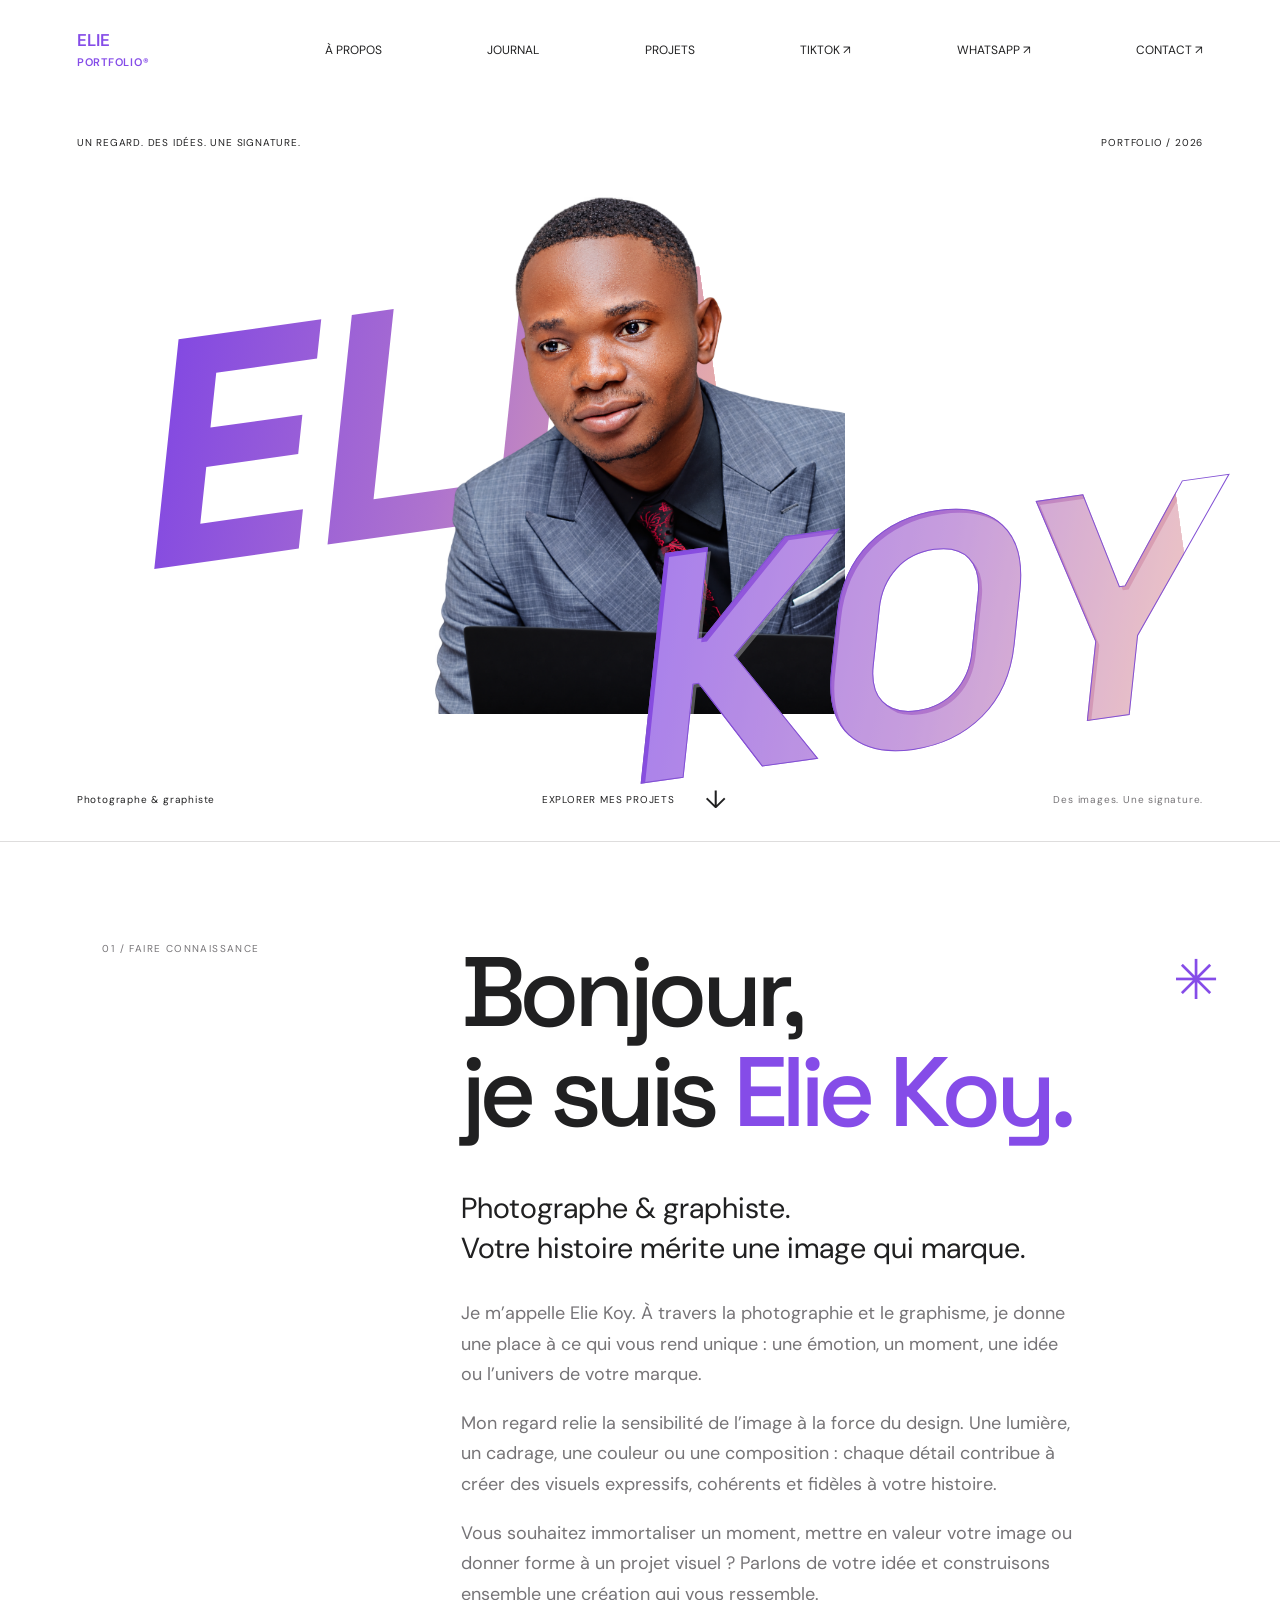
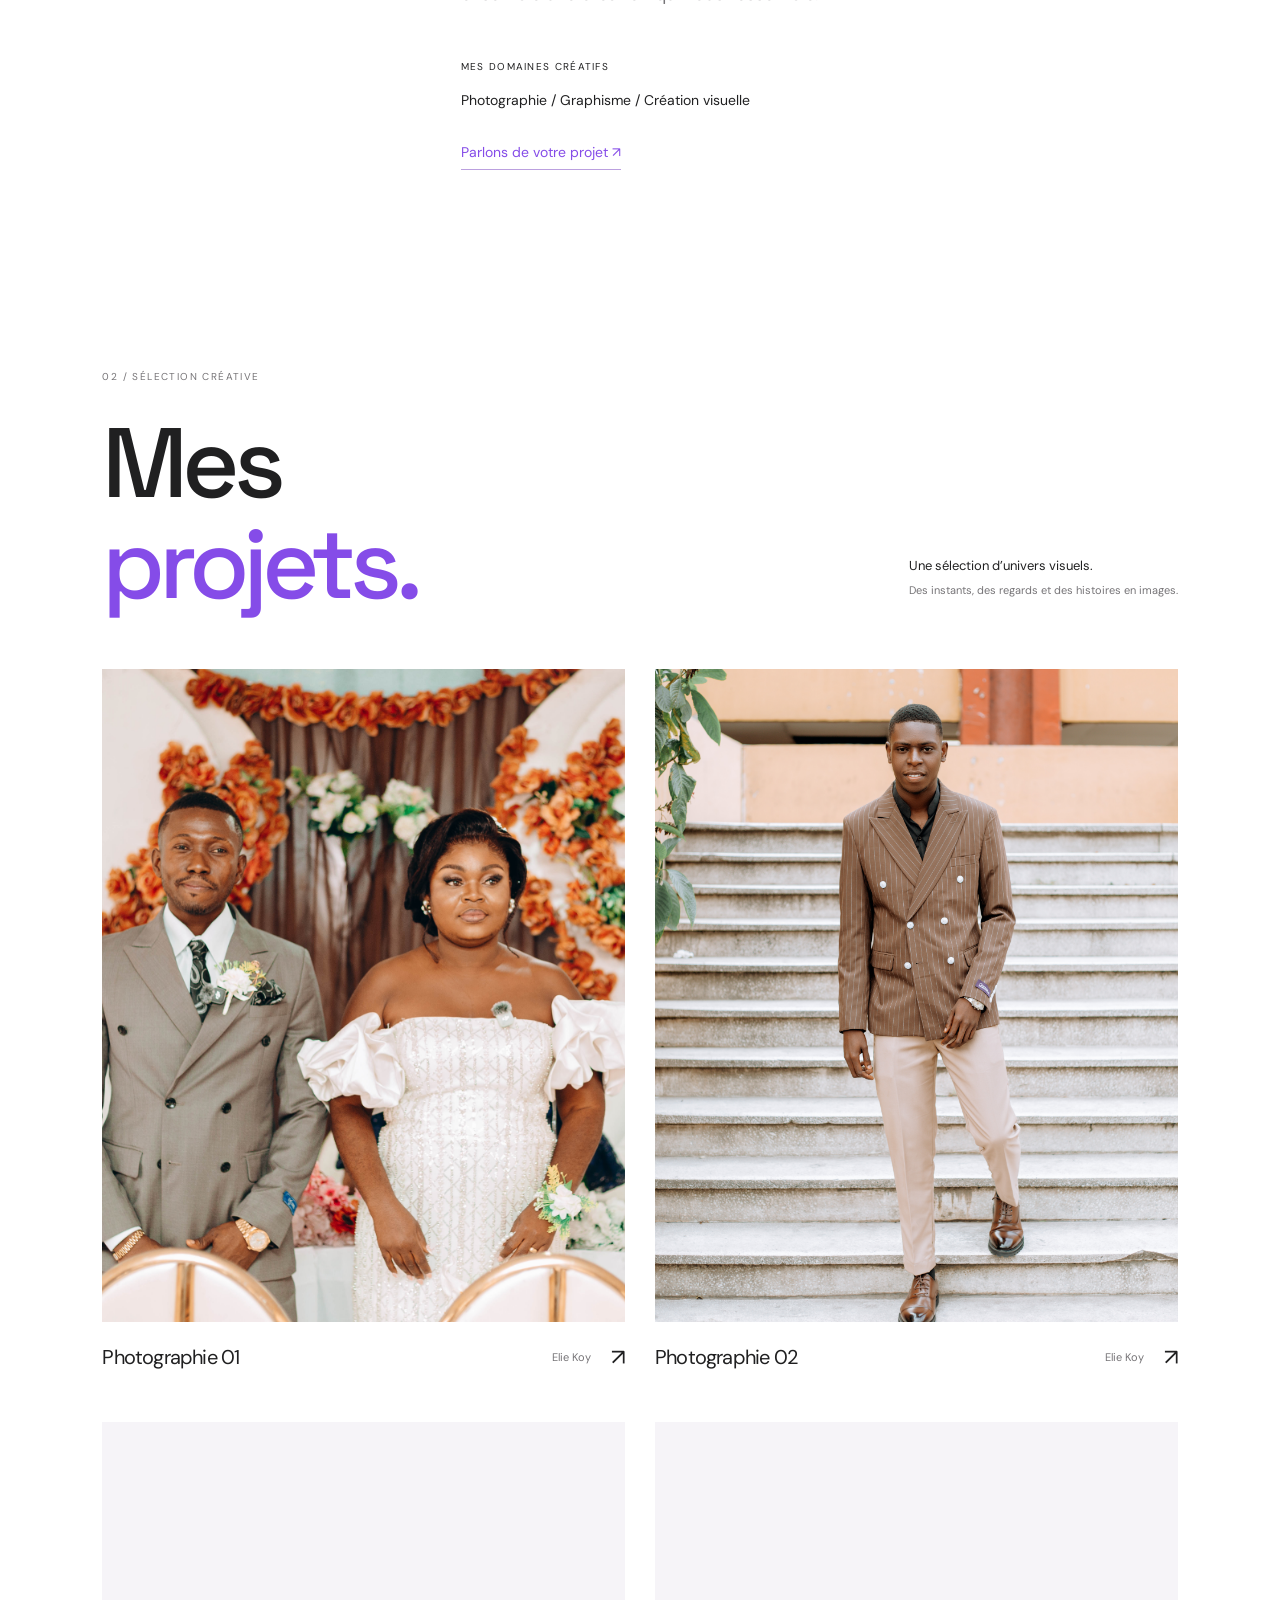
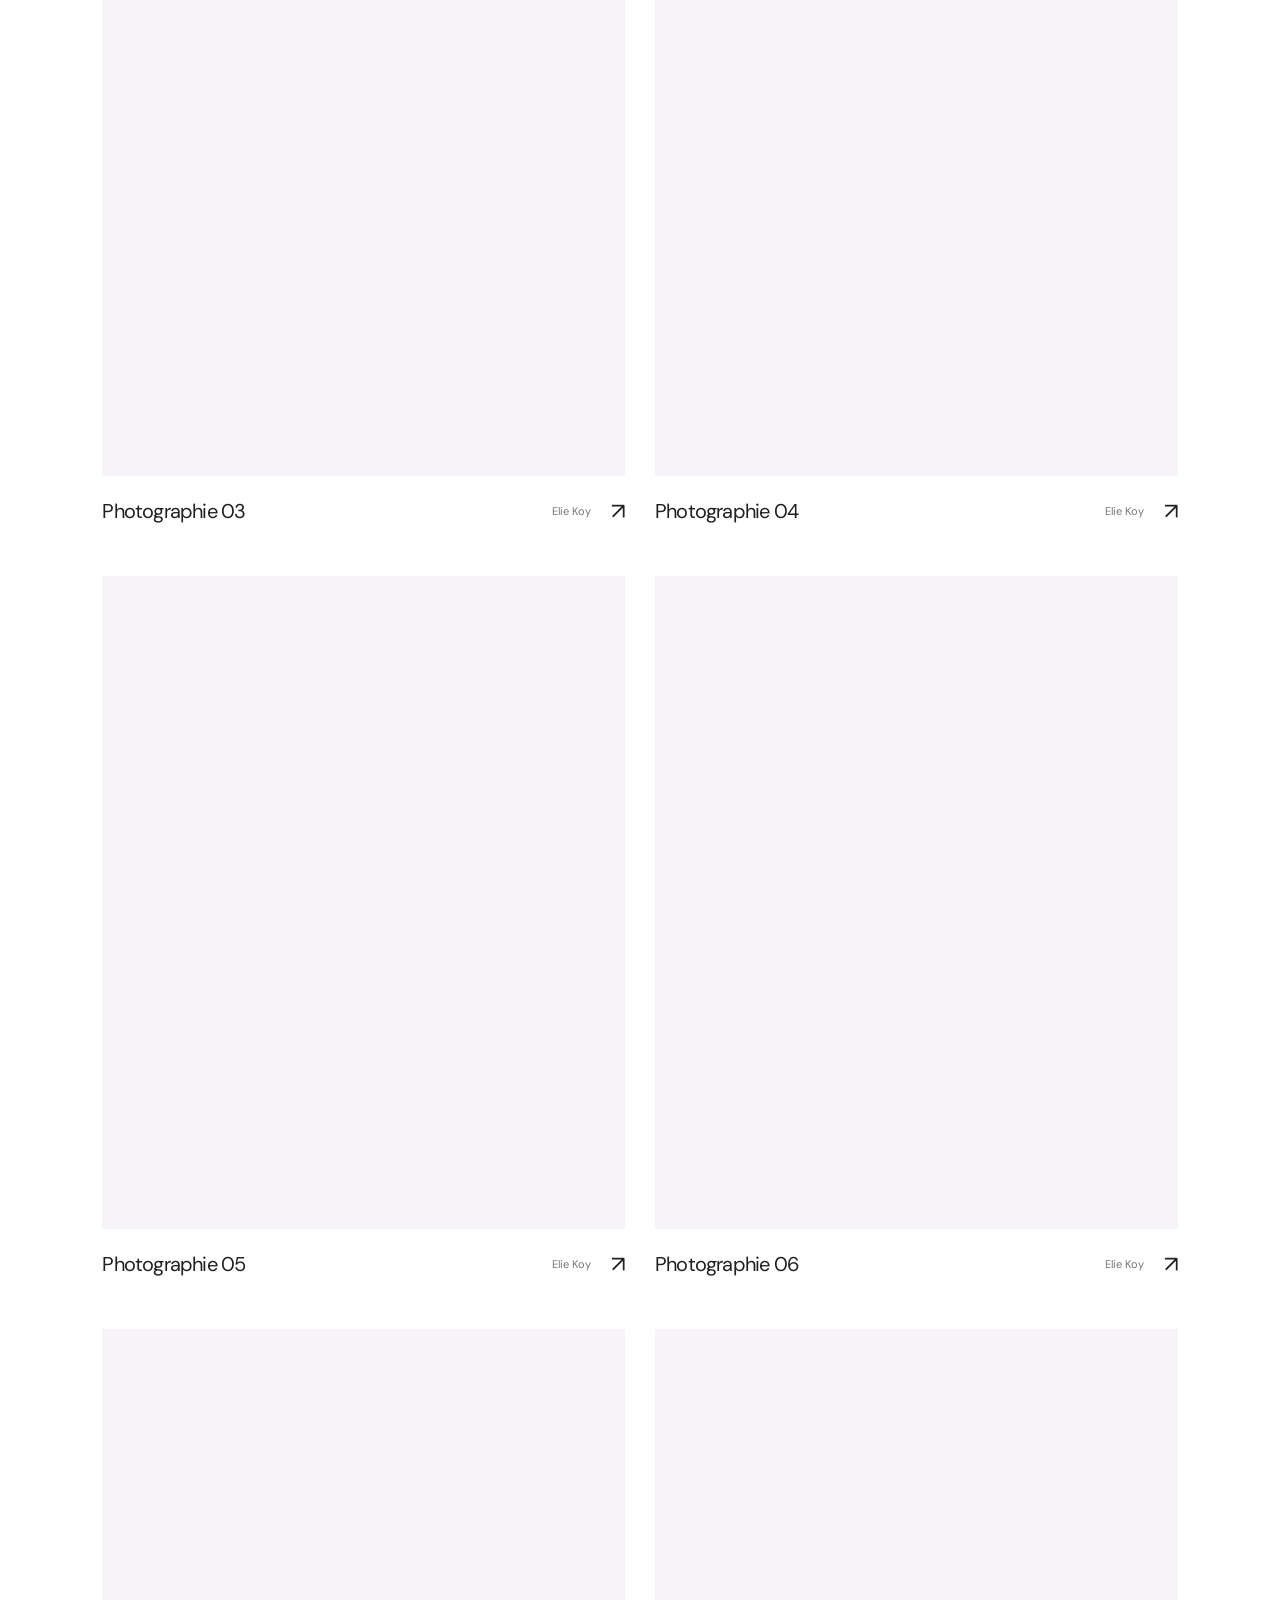
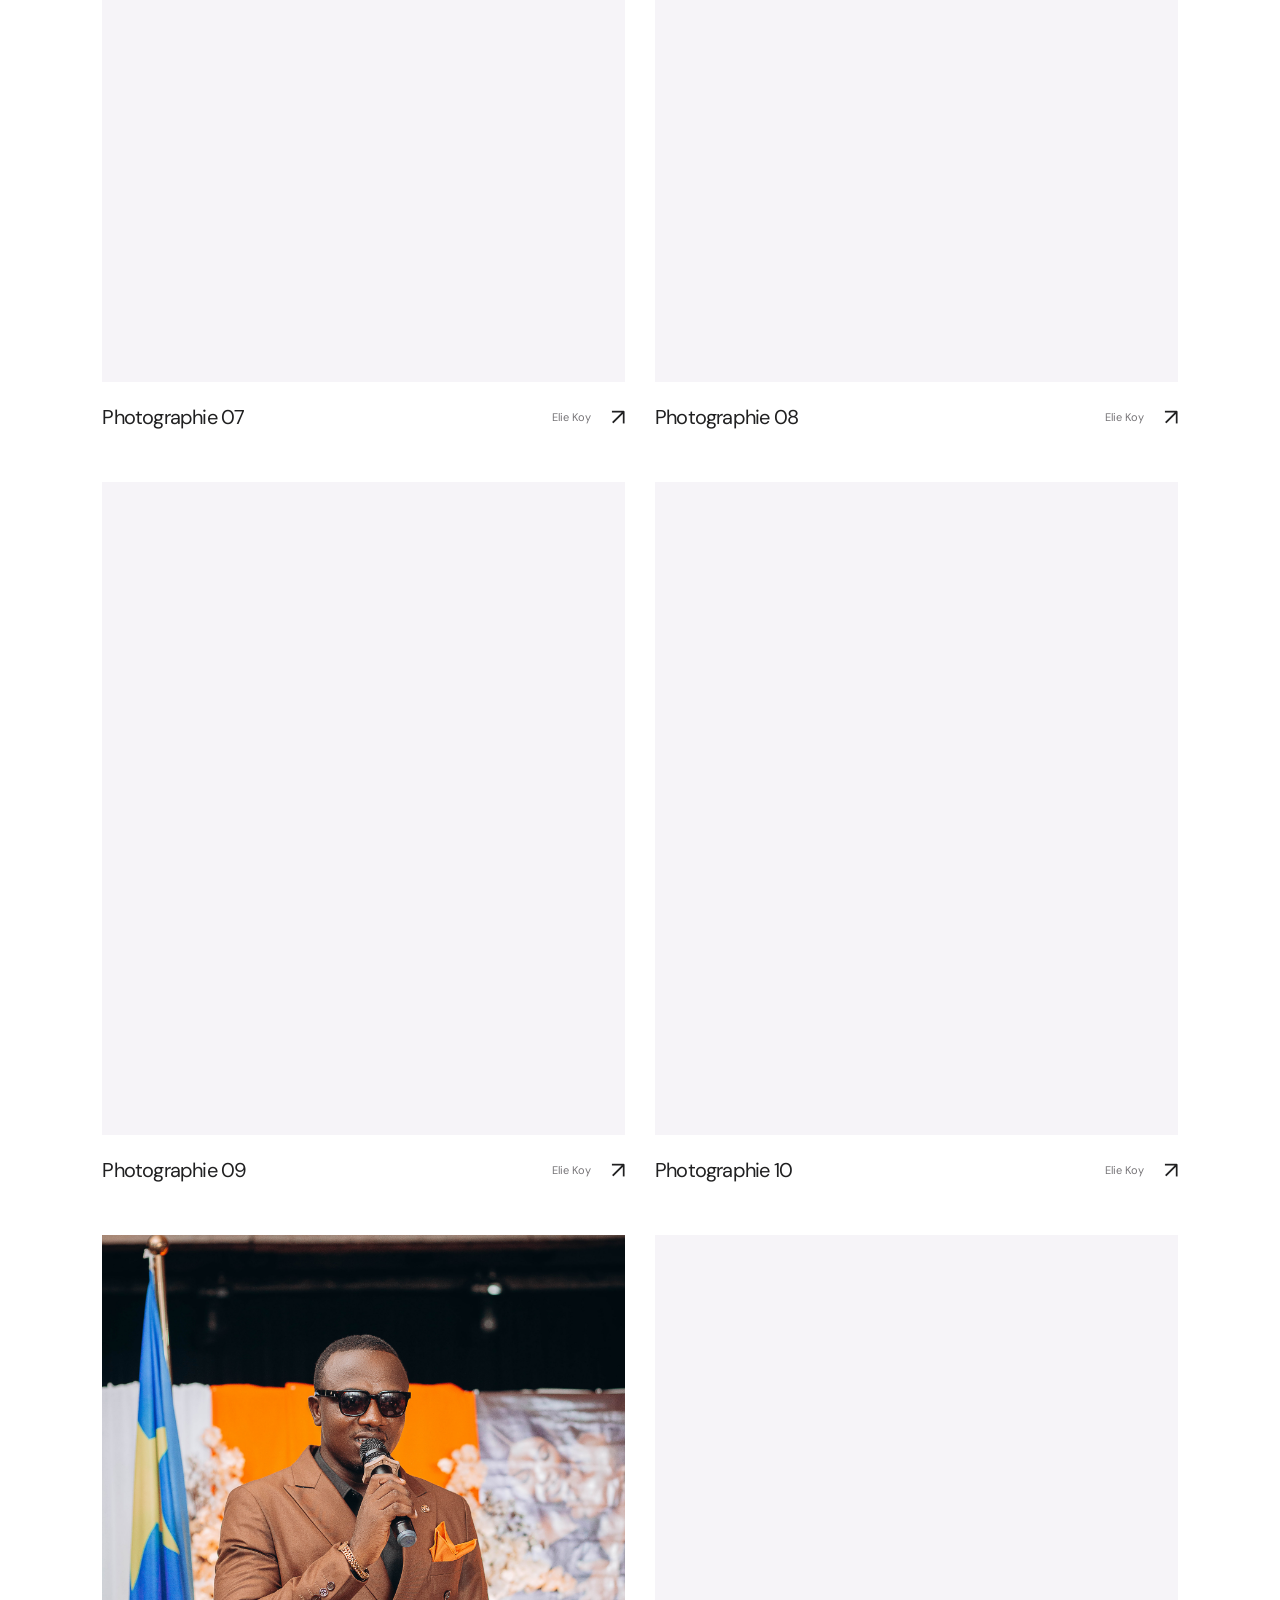
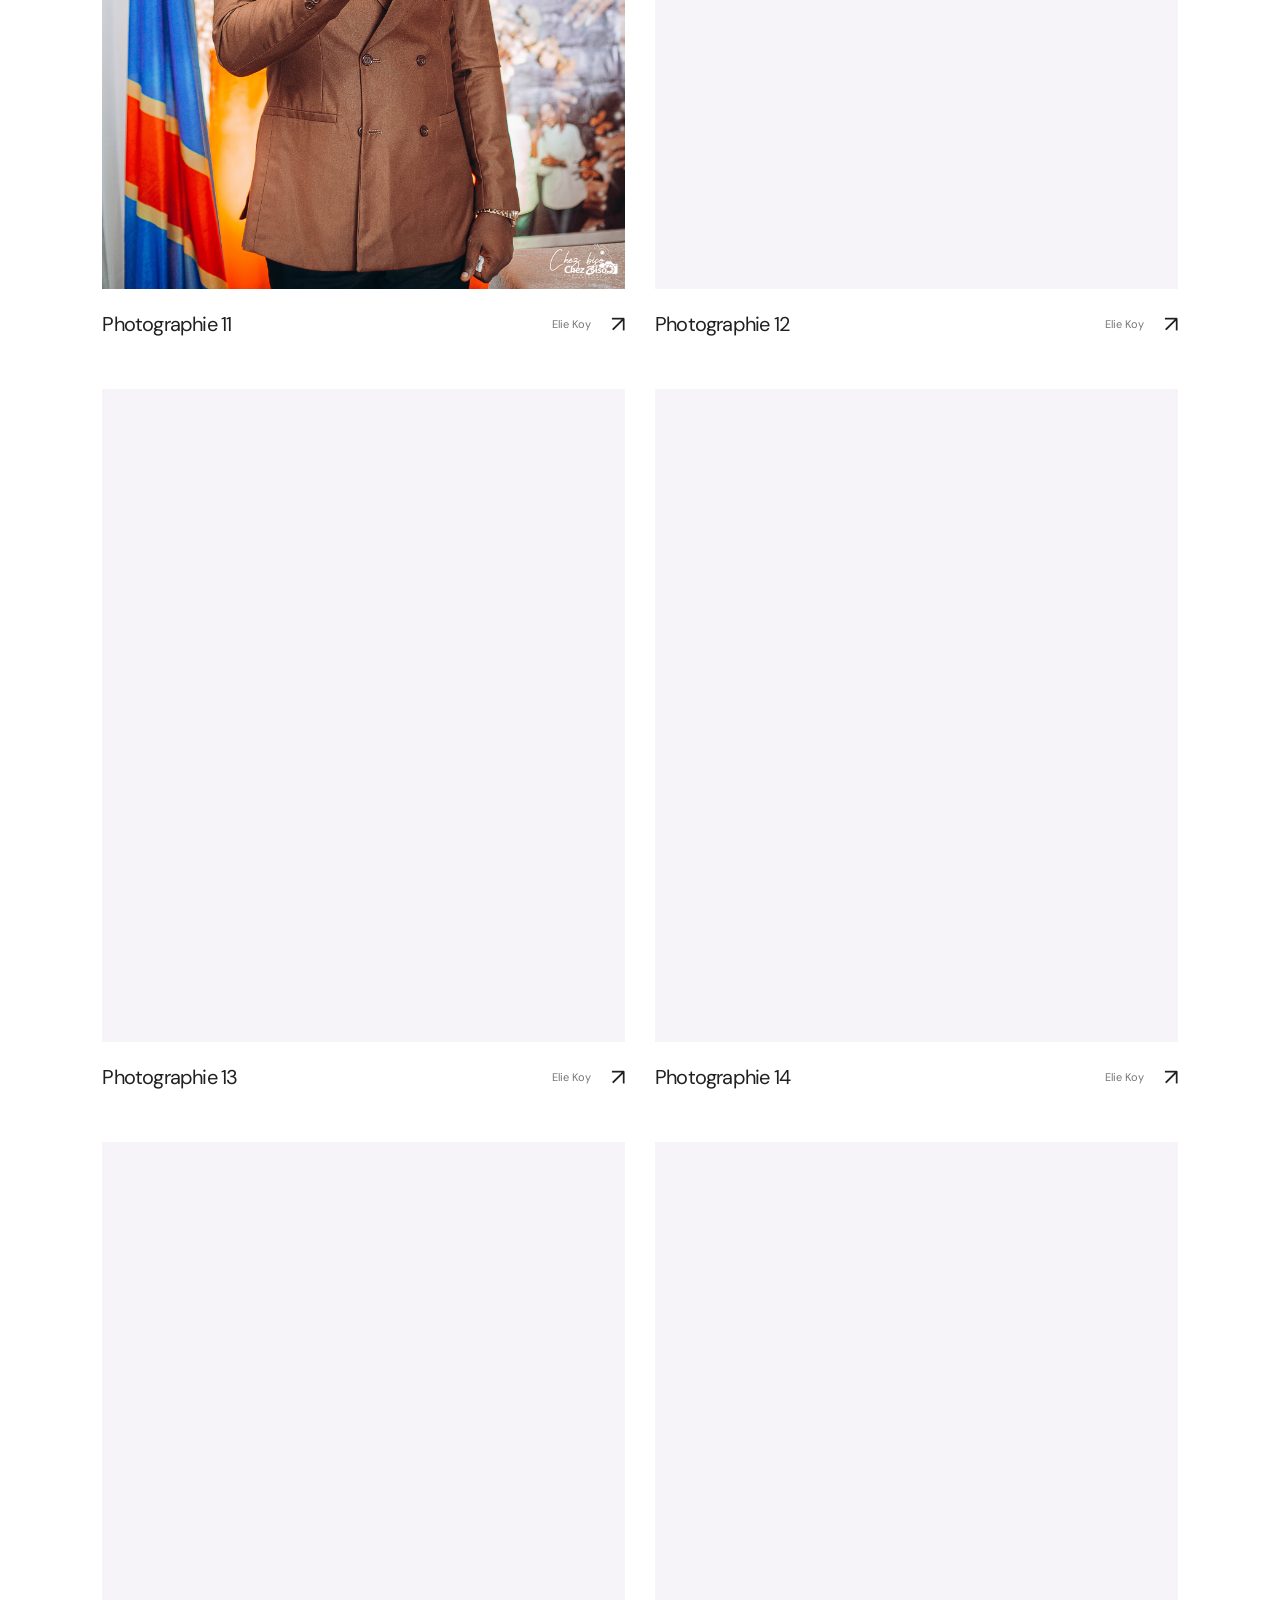
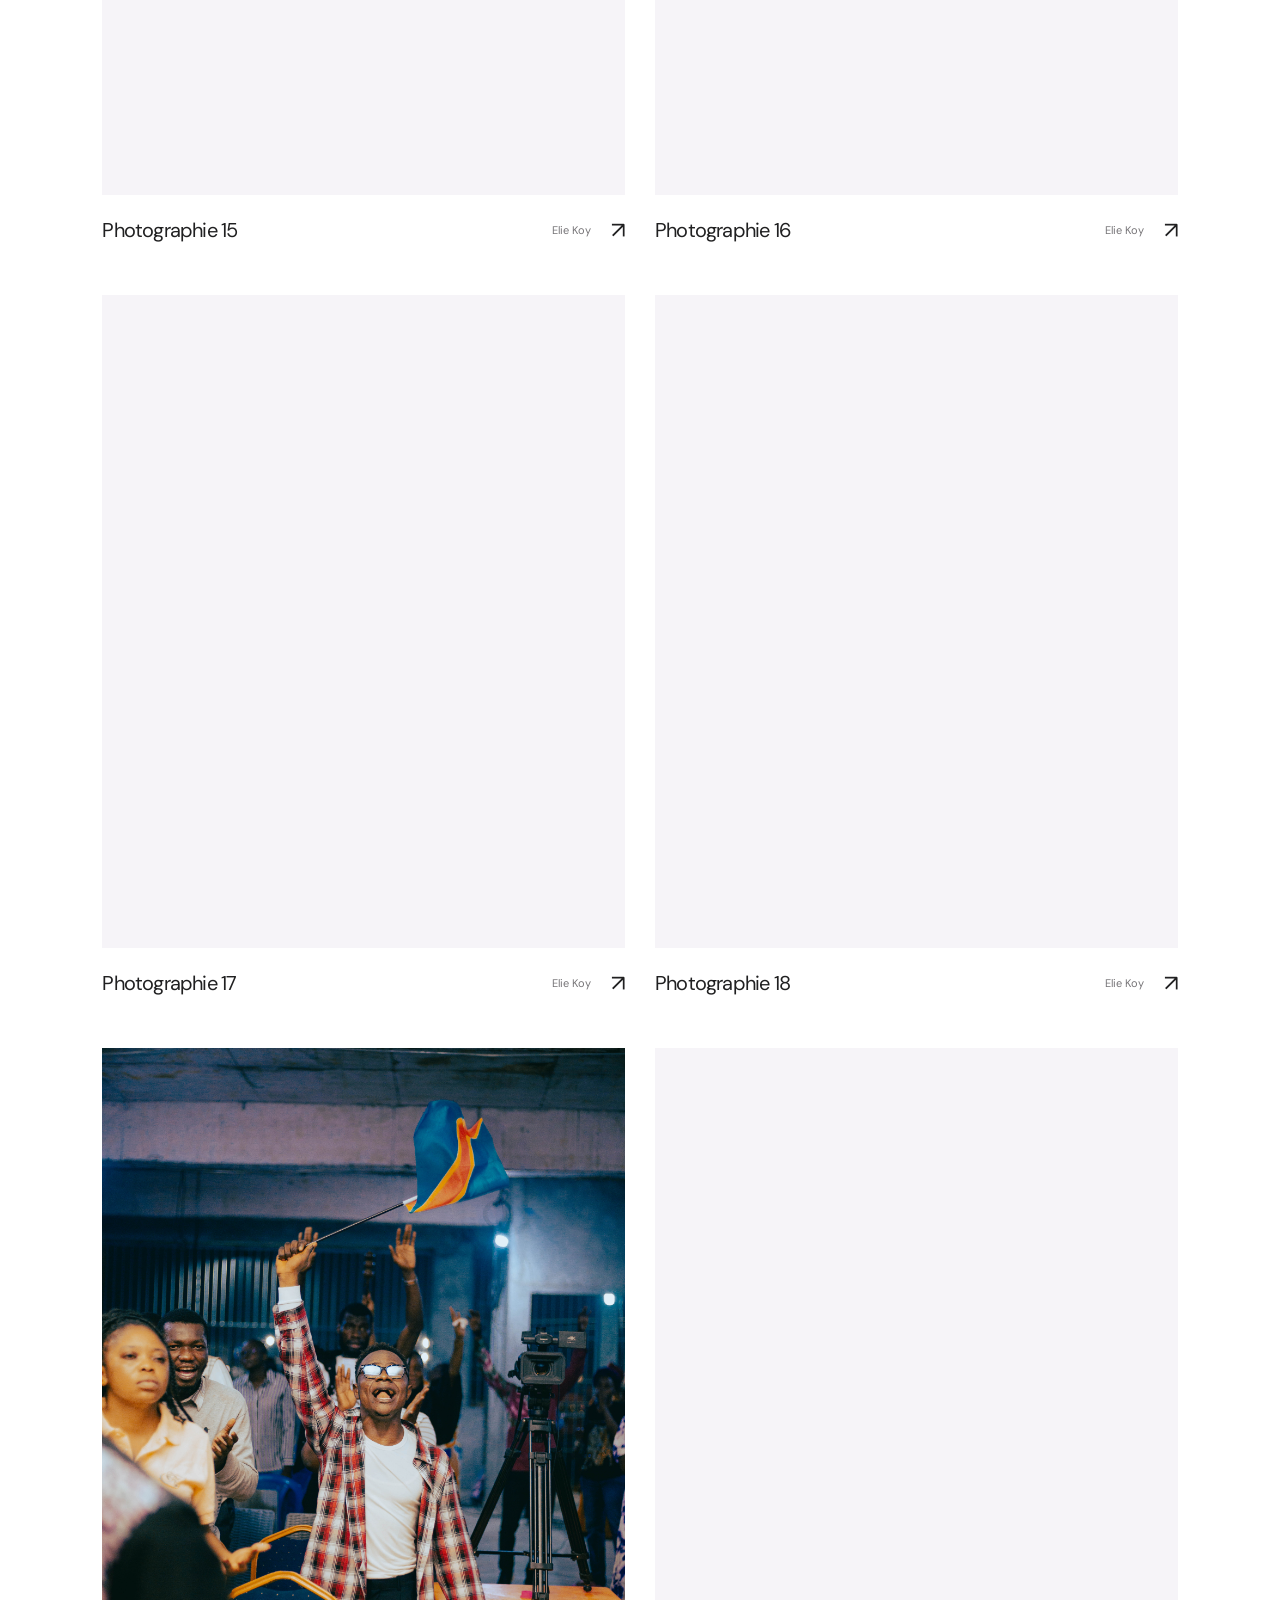
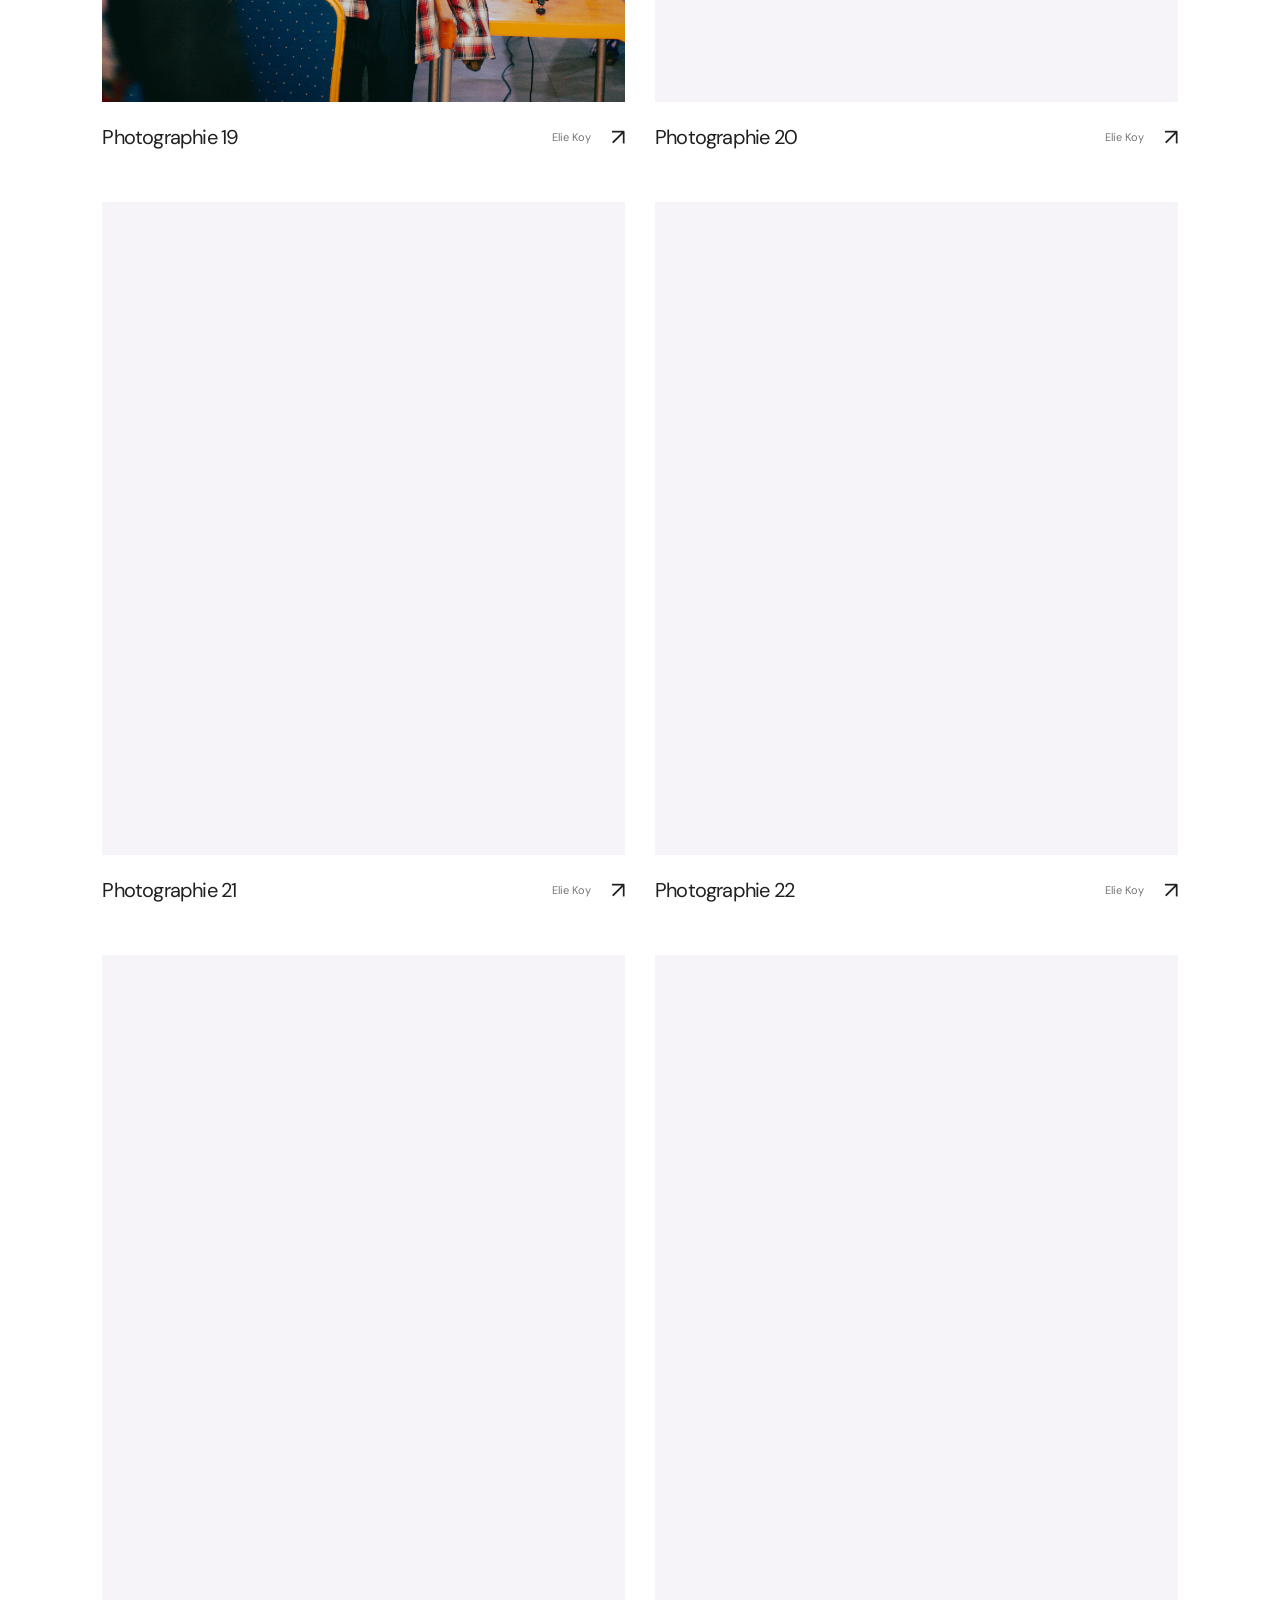
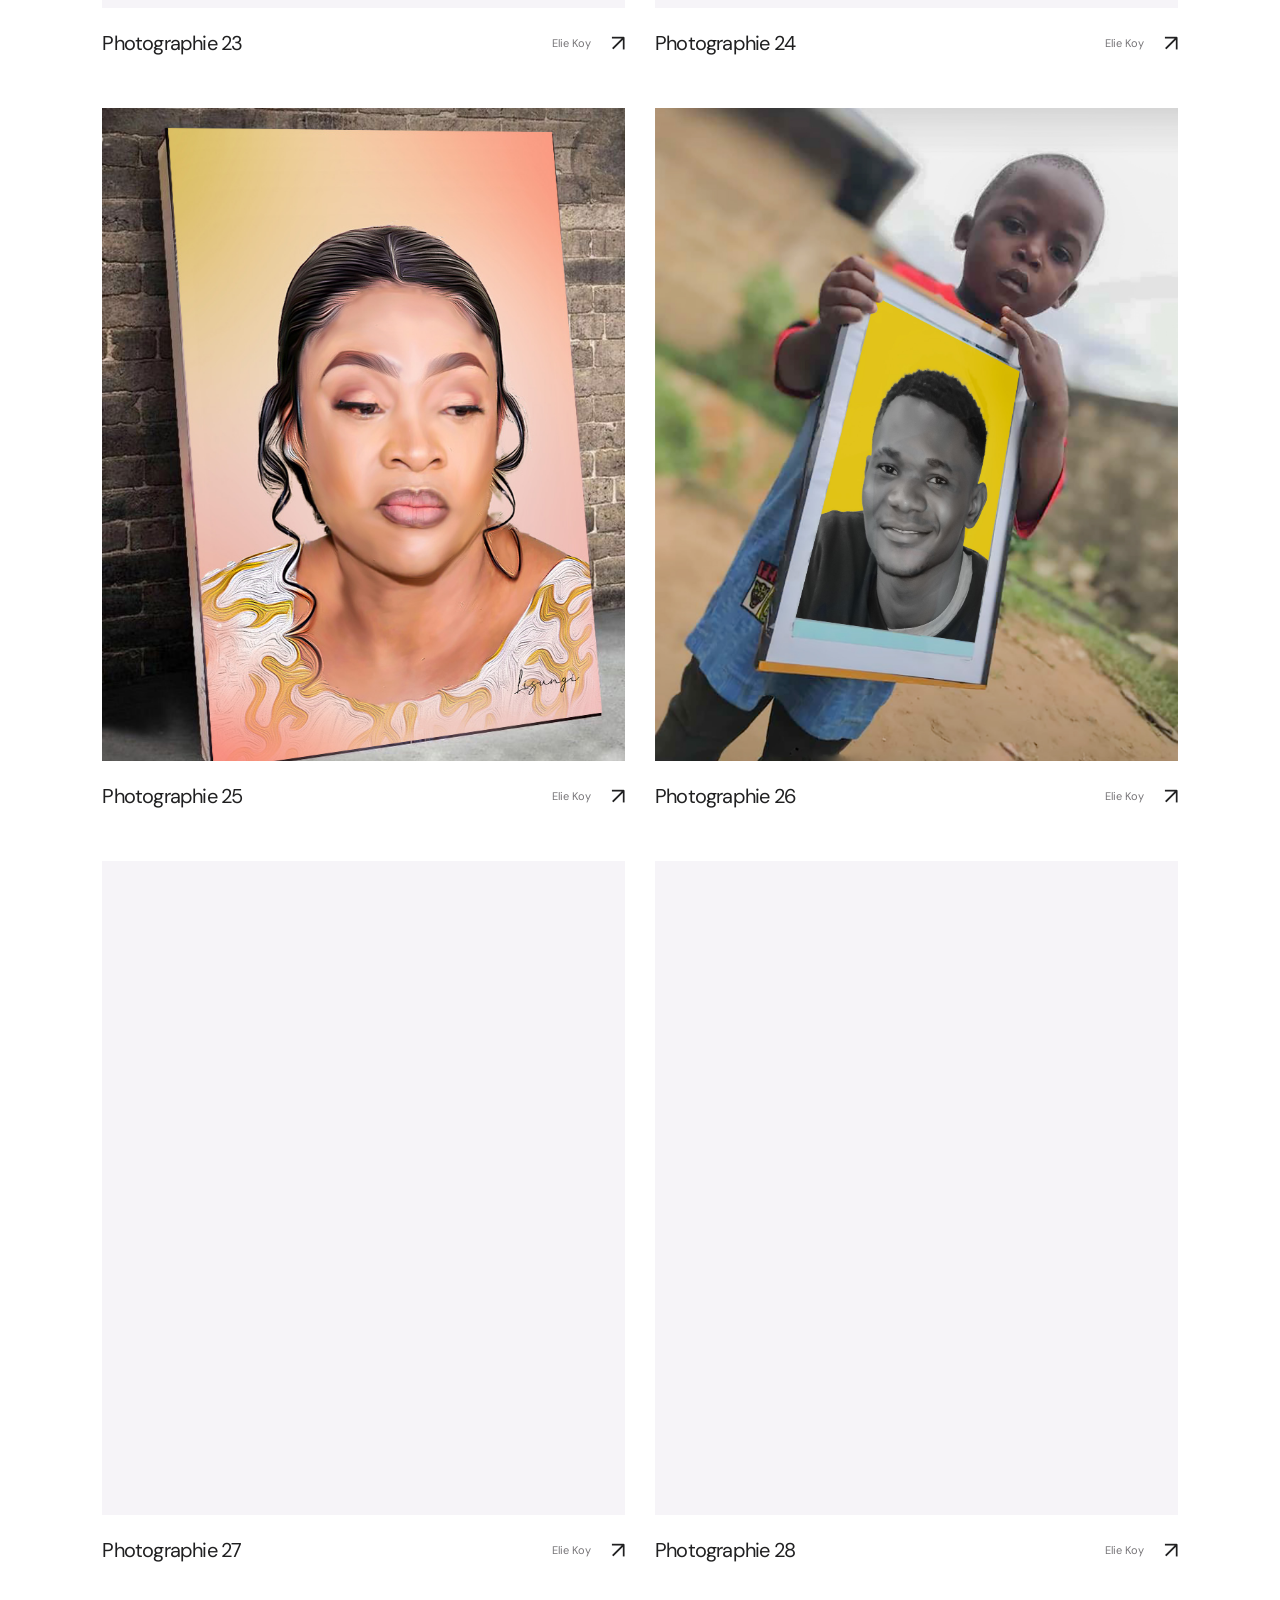
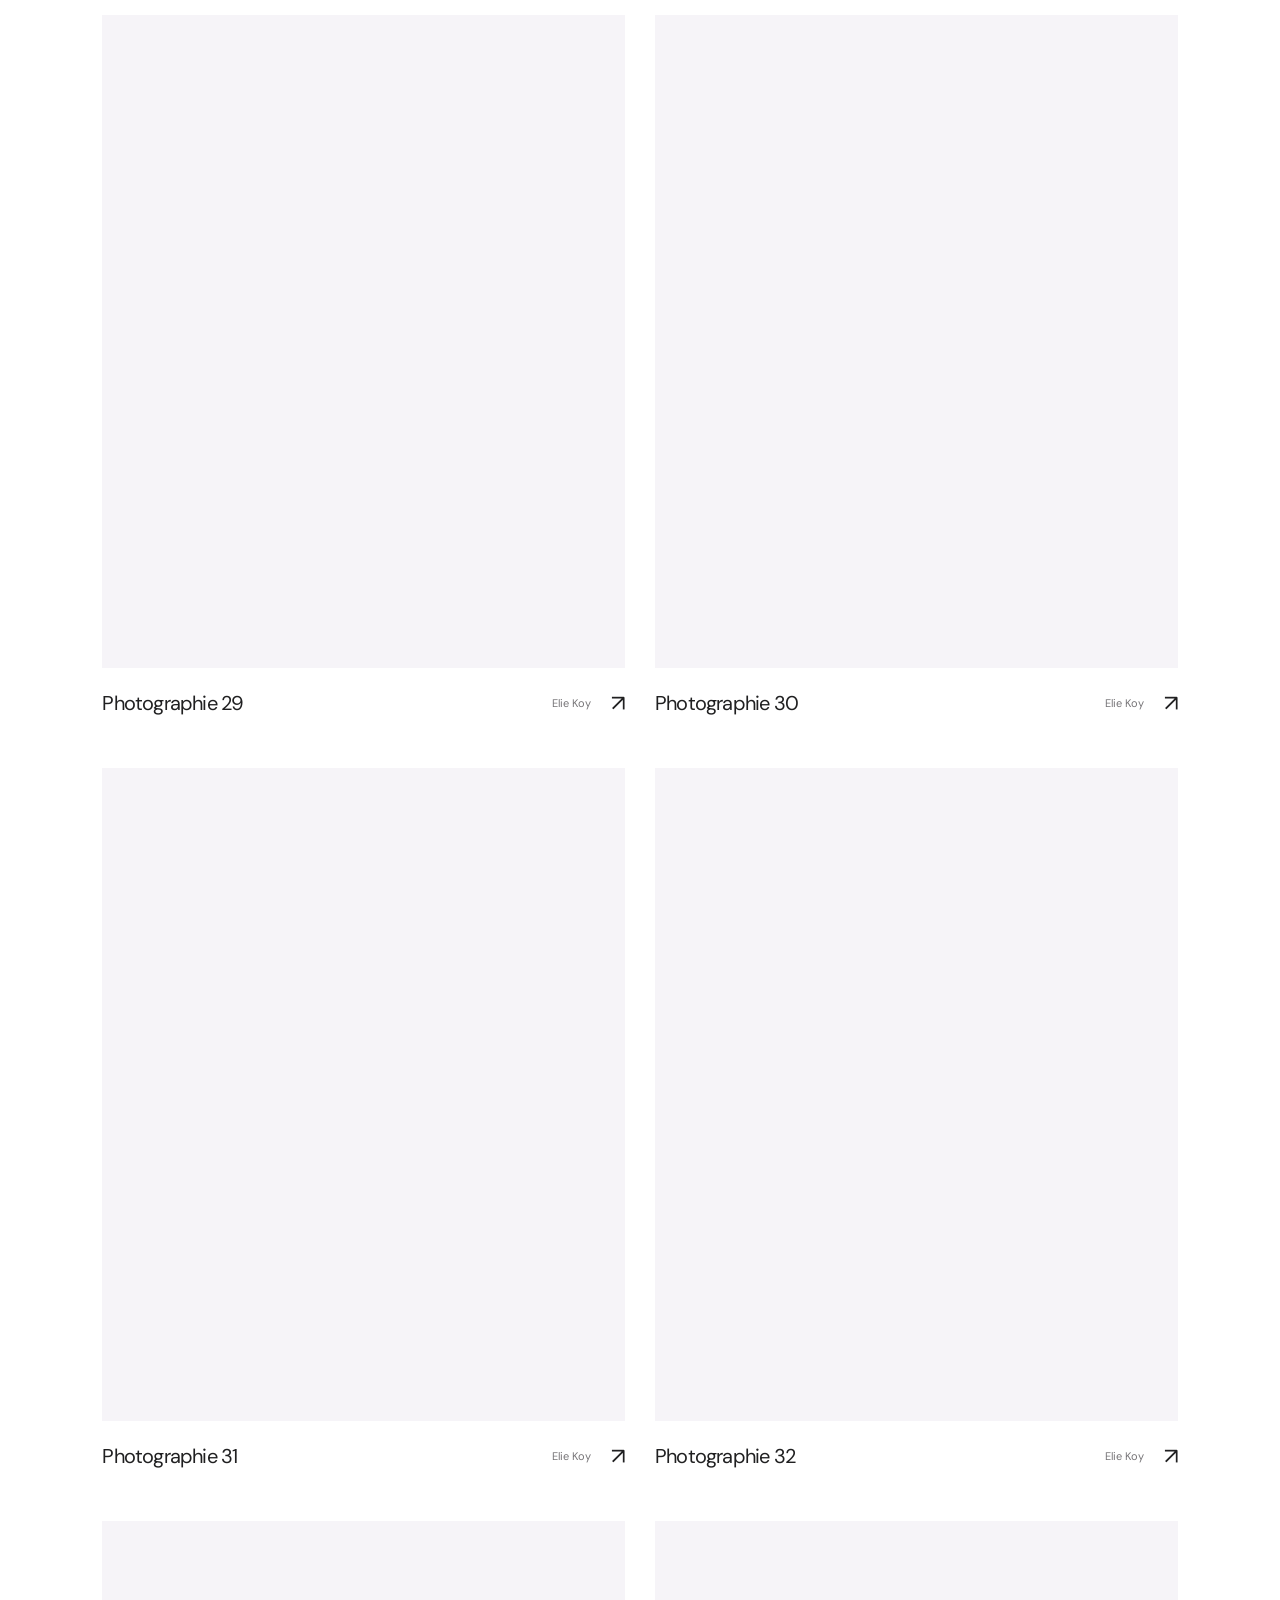
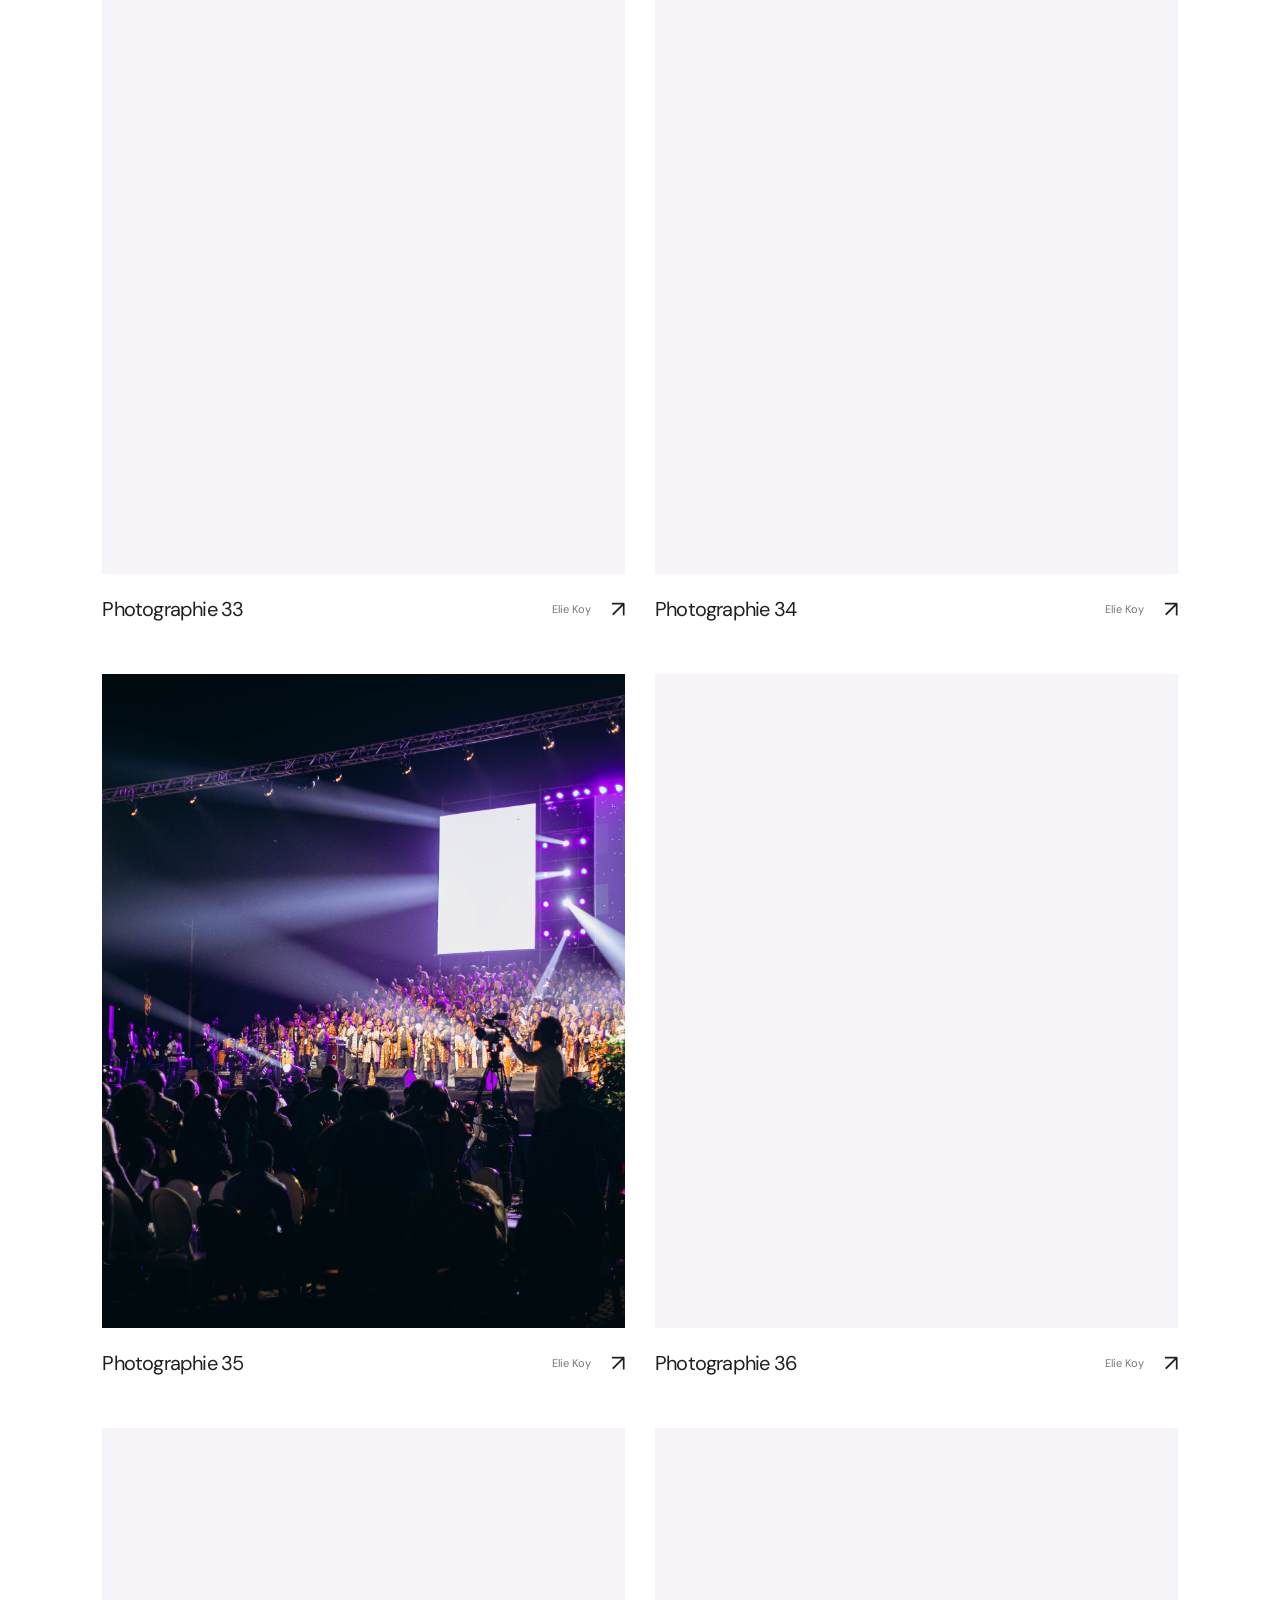
==== index.html @ 85562712 "Add files via upload" ====
<!doctype html>
<html lang="fr"><head><meta charset="utf-8"><meta name="viewport" content="width=device-width, initial-scale=1"><meta name="description" content="Elie Koy, photographe et graphiste. Découvrez ses images et son univers créatif pour donner vie à vos projets."><title>Elie Koy — Photographe & graphiste</title><link rel="stylesheet" href="styles.css"><script src="script.js" defer></script></head>
<body><a class="skip" href="#about">Aller au contenu</a>
<header><a class="logo" href="#home" aria-label="Elie, accueil">ELIE<br><span>PORTFOLIO®</span></a><button class="menu-toggle" aria-expanded="false" aria-controls="navigation">Menu +</button><nav id="navigation"><a href="#about">À propos</a><a href="#journal">Journal</a><a href="#work">Projets</a><a href="https://www.tiktok.com/@chez.biso.communication?_r=1&_t=ZS-9AR8jqLLovM" target="_blank" rel="noopener noreferrer">TikTok ↗</a><a href="https://whatsapp.com/channel/0029VbDmOG9Likg3AG9n1Z0F" target="_blank" rel="noopener noreferrer">WhatsApp ↗</a><a href="#contact">Contact ↗</a></nav></header>
<main><section class="hero" id="home" aria-label="Elie Koy, photographe et graphiste"><div class="hero-top"><span>UN REGARD. DES IDÉES. UNE SIGNATURE.</span><span>PORTFOLIO / 2026</span></div><h1><span class="creative">ELIE</span><span class="designer">KOY</span></h1><div class="portrait"><img src="elie-koy-detoure.png" alt="Portrait d’Elie Koy"></div><div class="hero-bottom"><span>Photographe & graphiste</span><a href="#work">EXPLORER MES PROJETS <span>↓</span></a><span class="small-note">Des images. Une signature.</span></div></section>
<section class="about section" id="about"><div class="eyebrow">01 / FAIRE CONNAISSANCE</div><div><h2>Bonjour,<br>je suis <em>Elie Koy.</em><span class="spark">✳</span></h2><p class="intro">Photographe & graphiste.<br>Votre histoire mérite une image qui marque.</p><p>Je m’appelle Elie Koy. À travers la photographie et le graphisme, je donne une place à ce qui vous rend unique : une émotion, un moment, une idée ou l’univers de votre marque.</p><p>Mon regard relie la sensibilité de l’image à la force du design. Une lumière, un cadrage, une couleur ou une composition : chaque détail contribue à créer des visuels expressifs, cohérents et fidèles à votre histoire.</p><p>Vous souhaitez immortaliser un moment, mettre en valeur votre image ou donner forme à un projet visuel ? Parlons de votre idée et construisons ensemble une création qui vous ressemble.</p><div class="expertise"><span>MES DOMAINES CRÉATIFS</span><p>Photographie / Graphisme / Création visuelle</p><a class="about-cta" href="#contact">Parlons de votre projet ↗</a></div></div></section>
<section class="work section" id="work"><div class="section-heading"><div><div class="eyebrow">02 / SÉLECTION CRÉATIVE</div><h2>Mes<br><em>projets.</em></h2></div><p>Une sélection d’univers visuels.<br><span>Des instants, des regards et des histoires en images.</span></p></div><div class="projects">
<button class="project" data-project="0" aria-label="Voir la photographie 01"><div class="art project-photo"><img src="IMG_0094.JPG.jpeg" alt="Photographie 01 du portfolio d’Elie Koy" loading="lazy" decoding="async"></div><div class="project-caption"><span>Photographie 01</span><small>Elie Koy</small><b>↗</b></div></button>
<button class="project" data-project="1" aria-label="Voir la photographie 02"><div class="art project-photo"><img src="IMG_1393.JPG.jpeg" alt="Photographie 02 du portfolio d’Elie Koy" loading="lazy" decoding="async"></div><div class="project-caption"><span>Photographie 02</span><small>Elie Koy</small><b>↗</b></div></button>
<button class="project" data-project="2" aria-label="Voir la photographie 03"><div class="art project-photo"><img src="IMG_1397.JPG.jpeg" alt="Photographie 03 du portfolio d’Elie Koy" loading="lazy" decoding="async"></div><div class="project-caption"><span>Photographie 03</span><small>Elie Koy</small><b>↗</b></div></button>
<button class="project" data-project="3" aria-label="Voir la photographie 04"><div class="art project-photo"><img src="IMG_1398.JPG.jpeg" alt="Photographie 04 du portfolio d’Elie Koy" loading="lazy" decoding="async"></div><div class="project-caption"><span>Photographie 04</span><small>Elie Koy</small><b>↗</b></div></button>
<button class="project" data-project="4" aria-label="Voir la photographie 05"><div class="art project-photo"><img src="IMG_1536.JPG.jpeg" alt="Photographie 05 du portfolio d’Elie Koy" loading="lazy" decoding="async"></div><div class="project-caption"><span>Photographie 05</span><small>Elie Koy</small><b>↗</b></div></button>
<button class="project" data-project="5" aria-label="Voir la photographie 06"><div class="art project-photo"><img src="IMG_1923.JPG.jpeg" alt="Photographie 06 du portfolio d’Elie Koy" loading="lazy" decoding="async"></div><div class="project-caption"><span>Photographie 06</span><small>Elie Koy</small><b>↗</b></div></button>
<button class="project" data-project="6" aria-label="Voir la photographie 07"><div class="art project-photo"><img src="IMG_1925.JPG.jpeg" alt="Photographie 07 du portfolio d’Elie Koy" loading="lazy" decoding="async"></div><div class="project-caption"><span>Photographie 07</span><small>Elie Koy</small><b>↗</b></div></button>
<button class="project" data-project="7" aria-label="Voir la photographie 08"><div class="art project-photo"><img src="IMG_1952.JPG.jpeg" alt="Photographie 08 du portfolio d’Elie Koy" loading="lazy" decoding="async"></div><div class="project-caption"><span>Photographie 08</span><small>Elie Koy</small><b>↗</b></div></button>
<button class="project" data-project="8" aria-label="Voir la photographie 09"><div class="art project-photo"><img src="IMG_1995.JPG.jpeg" alt="Photographie 09 du portfolio d’Elie Koy" loading="lazy" decoding="async"></div><div class="project-caption"><span>Photographie 09</span><small>Elie Koy</small><b>↗</b></div></button>
<button class="project" data-project="9" aria-label="Voir la photographie 10"><div class="art project-photo"><img src="IMG_2158.JPG.jpeg" alt="Photographie 10 du portfolio d’Elie Koy" loading="lazy" decoding="async"></div><div class="project-caption"><span>Photographie 10</span><small>Elie Koy</small><b>↗</b></div></button>
<button class="project" data-project="10" aria-label="Voir la photographie 11"><div class="art project-photo"><img src="IMG_2159.JPG.jpeg" alt="Photographie 11 du portfolio d’Elie Koy" loading="lazy" decoding="async"></div><div class="project-caption"><span>Photographie 11</span><small>Elie Koy</small><b>↗</b></div></button>
<button class="project" data-project="11" aria-label="Voir la photographie 12"><div class="art project-photo"><img src="IMG_2161.JPG.jpeg" alt="Photographie 12 du portfolio d’Elie Koy" loading="lazy" decoding="async"></div><div class="project-caption"><span>Photographie 12</span><small>Elie Koy</small><b>↗</b></div></button>
<button class="project" data-project="12" aria-label="Voir la photographie 13"><div class="art project-photo"><img src="IMG_2169.JPG.jpeg" alt="Photographie 13 du portfolio d’Elie Koy" loading="lazy" decoding="async"></div><div class="project-caption"><span>Photographie 13</span><small>Elie Koy</small><b>↗</b></div></button>
<button class="project" data-project="13" aria-label="Voir la photographie 14"><div class="art project-photo"><img src="IMG_3028.JPG.jpeg" alt="Photographie 14 du portfolio d’Elie Koy" loading="lazy" decoding="async"></div><div class="project-caption"><span>Photographie 14</span><small>Elie Koy</small><b>↗</b></div></button>
<button class="project" data-project="14" aria-label="Voir la photographie 15"><div class="art project-photo"><img src="IMG_3029.JPG.jpeg" alt="Photographie 15 du portfolio d’Elie Koy" loading="lazy" decoding="async"></div><div class="project-caption"><span>Photographie 15</span><small>Elie Koy</small><b>↗</b></div></button>
<button class="project" data-project="15" aria-label="Voir la photographie 16"><div class="art project-photo"><img src="IMG_3038.JPG.jpeg" alt="Photographie 16 du portfolio d’Elie Koy" loading="lazy" decoding="async"></div><div class="project-caption"><span>Photographie 16</span><small>Elie Koy</small><b>↗</b></div></button>
<button class="project" data-project="16" aria-label="Voir la photographie 17"><div class="art project-photo"><img src="IMG_3039.JPG.jpeg" alt="Photographie 17 du portfolio d’Elie Koy" loading="lazy" decoding="async"></div><div class="project-caption"><span>Photographie 17</span><small>Elie Koy</small><b>↗</b></div></button>
<button class="project" data-project="17" aria-label="Voir la photographie 18"><div class="art project-photo"><img src="IMG_3040.JPG.jpeg" alt="Photographie 18 du portfolio d’Elie Koy" loading="lazy" decoding="async"></div><div class="project-caption"><span>Photographie 18</span><small>Elie Koy</small><b>↗</b></div></button>
<button class="project" data-project="18" aria-label="Voir la photographie 19"><div class="art project-photo"><img src="IMG_3063.JPG.jpeg" alt="Photographie 19 du portfolio d’Elie Koy" loading="lazy" decoding="async"></div><div class="project-caption"><span>Photographie 19</span><small>Elie Koy</small><b>↗</b></div></button>
<button class="project" data-project="19" aria-label="Voir la photographie 20"><div class="art project-photo"><img src="IMG_3065.JPG.jpeg" alt="Photographie 20 du portfolio d’Elie Koy" loading="lazy" decoding="async"></div><div class="project-caption"><span>Photographie 20</span><small>Elie Koy</small><b>↗</b></div></button>
<button class="project" data-project="20" aria-label="Voir la photographie 21"><div class="art project-photo"><img src="IMG_3069.JPG.jpeg" alt="Photographie 21 du portfolio d’Elie Koy" loading="lazy" decoding="async"></div><div class="project-caption"><span>Photographie 21</span><small>Elie Koy</small><b>↗</b></div></button>
<button class="project" data-project="21" aria-label="Voir la photographie 22"><div class="art project-photo"><img src="IMG_3528.JPG.jpeg" alt="Photographie 22 du portfolio d’Elie Koy" loading="lazy" decoding="async"></div><div class="project-caption"><span>Photographie 22</span><small>Elie Koy</small><b>↗</b></div></button>
<button class="project" data-project="22" aria-label="Voir la photographie 23"><div class="art project-photo"><img src="IMG_3569.JPG.jpeg" alt="Photographie 23 du portfolio d’Elie Koy" loading="lazy" decoding="async"></div><div class="project-caption"><span>Photographie 23</span><small>Elie Koy</small><b>↗</b></div></button>
<button class="project" data-project="23" aria-label="Voir la photographie 24"><div class="art project-photo"><img src="IMG_3659.JPG.jpeg" alt="Photographie 24 du portfolio d’Elie Koy" loading="lazy" decoding="async"></div><div class="project-caption"><span>Photographie 24</span><small>Elie Koy</small><b>↗</b></div></button>
<button class="project" data-project="24" aria-label="Voir la photographie 25"><div class="art project-photo"><img src="IMG_3675.JPG.jpeg" alt="Photographie 25 du portfolio d’Elie Koy" loading="lazy" decoding="async"></div><div class="project-caption"><span>Photographie 25</span><small>Elie Koy</small><b>↗</b></div></button>
<button class="project" data-project="25" aria-label="Voir la photographie 26"><div class="art project-photo"><img src="IMG_3689.JPG.jpeg" alt="Photographie 26 du portfolio d’Elie Koy" loading="lazy" decoding="async"></div><div class="project-caption"><span>Photographie 26</span><small>Elie Koy</small><b>↗</b></div></button>
<button class="project" data-project="26" aria-label="Voir la photographie 27"><div class="art project-photo"><img src="IMG_4360.JPG.jpeg" alt="Photographie 27 du portfolio d’Elie Koy" loading="lazy" decoding="async"></div><div class="project-caption"><span>Photographie 27</span><small>Elie Koy</small><b>↗</b></div></button>
<button class="project" data-project="27" aria-label="Voir la photographie 28"><div class="art project-photo"><img src="IMG_7988.JPG.jpeg" alt="Photographie 28 du portfolio d’Elie Koy" loading="lazy" decoding="async"></div><div class="project-caption"><span>Photographie 28</span><small>Elie Koy</small><b>↗</b></div></button>
<button class="project" data-project="28" aria-label="Voir la photographie 29"><div class="art project-photo"><img src="IMG_7989.JPG.jpeg" alt="Photographie 29 du portfolio d’Elie Koy" loading="lazy" decoding="async"></div><div class="project-caption"><span>Photographie 29</span><small>Elie Koy</small><b>↗</b></div></button>
<button class="project" data-project="29" aria-label="Voir la photographie 30"><div class="art project-photo"><img src="IMG_8487.JPG.jpeg" alt="Photographie 30 du portfolio d’Elie Koy" loading="lazy" decoding="async"></div><div class="project-caption"><span>Photographie 30</span><small>Elie Koy</small><b>↗</b></div></button>
<button class="project" data-project="30" aria-label="Voir la photographie 31"><div class="art project-photo"><img src="IMG_8525.JPG.jpeg" alt="Photographie 31 du portfolio d’Elie Koy" loading="lazy" decoding="async"></div><div class="project-caption"><span>Photographie 31</span><small>Elie Koy</small><b>↗</b></div></button>
<button class="project" data-project="31" aria-label="Voir la photographie 32"><div class="art project-photo"><img src="IMG_8534.JPG.jpeg" alt="Photographie 32 du portfolio d’Elie Koy" loading="lazy" decoding="async"></div><div class="project-caption"><span>Photographie 32</span><small>Elie Koy</small><b>↗</b></div></button>
<button class="project" data-project="32" aria-label="Voir la photographie 33"><div class="art project-photo"><img src="IMG_8536.JPG.jpeg" alt="Photographie 33 du portfolio d’Elie Koy" loading="lazy" decoding="async"></div><div class="project-caption"><span>Photographie 33</span><small>Elie Koy</small><b>↗</b></div></button>
<button class="project" data-project="33" aria-label="Voir la photographie 34"><div class="art project-photo"><img src="IMG_8538.JPG.jpeg" alt="Photographie 34 du portfolio d’Elie Koy" loading="lazy" decoding="async"></div><div class="project-caption"><span>Photographie 34</span><small>Elie Koy</small><b>↗</b></div></button>
<button class="project" data-project="34" aria-label="Voir la photographie 35"><div class="art project-photo"><img src="IMG_8543.JPG.jpeg" alt="Photographie 35 du portfolio d’Elie Koy" loading="lazy" decoding="async"></div><div class="project-caption"><span>Photographie 35</span><small>Elie Koy</small><b>↗</b></div></button>
<button class="project" data-project="35" aria-label="Voir la photographie 36"><div class="art project-photo"><img src="IMG_8577.JPG.jpeg" alt="Photographie 36 du portfolio d’Elie Koy" loading="lazy" decoding="async"></div><div class="project-caption"><span>Photographie 36</span><small>Elie Koy</small><b>↗</b></div></button>
<button class="project" data-project="36" aria-label="Voir la photographie 37"><div class="art project-photo"><img src="IMG_8579.JPG.jpeg" alt="Photographie 37 du portfolio d’Elie Koy" loading="lazy" decoding="async"></div><div class="project-caption"><span>Photographie 37</span><small>Elie Koy</small><b>↗</b></div></button>
<button class="project" data-project="37" aria-label="Voir la photographie 38"><div class="art project-photo"><img src="IMG_8999.JPG.jpeg" alt="Photographie 38 du portfolio d’Elie Koy" loading="lazy" decoding="async"></div><div class="project-caption"><span>Photographie 38</span><small>Elie Koy</small><b>↗</b></div></button>
<button class="project" data-project="38" aria-label="Voir la photographie 39"><div class="art project-photo"><img src="IMG_9056.JPG.jpeg" alt="Photographie 39 du portfolio d’Elie Koy" loading="lazy" decoding="async"></div><div class="project-caption"><span>Photographie 39</span><small>Elie Koy</small><b>↗</b></div></button>
<button class="project" data-project="39" aria-label="Voir la photographie 40"><div class="art project-photo"><img src="IMG_9179.JPG.jpeg" alt="Photographie 40 du portfolio d’Elie Koy" loading="lazy" decoding="async"></div><div class="project-caption"><span>Photographie 40</span><small>Elie Koy</small><b>↗</b></div></button>
<button class="project" data-project="40" aria-label="Voir la photographie 41"><div class="art project-photo"><img src="WhatsApp%20Image%202026-10-10%20at%2011.55.10.jpeg" alt="Photographie 41 du portfolio d’Elie Koy" loading="lazy" decoding="async"></div><div class="project-caption"><span>Photographie 41</span><small>Elie Koy</small><b>↗</b></div></button>
<button class="project" data-project="41" aria-label="Voir la photographie 42"><div class="art project-photo"><img src="WhatsApp%20Image%202026-10-10%20at%2011.55.11%20(1).jpeg" alt="Photographie 42 du portfolio d’Elie Koy" loading="lazy" decoding="async"></div><div class="project-caption"><span>Photographie 42</span><small>Elie Koy</small><b>↗</b></div></button>
<button class="project" data-project="42" aria-label="Voir la photographie 43"><div class="art project-photo"><img src="WhatsApp%20Image%202026-10-10%20at%2011.55.11%20(2).jpeg" alt="Photographie 43 du portfolio d’Elie Koy" loading="lazy" decoding="async"></div><div class="project-caption"><span>Photographie 43</span><small>Elie Koy</small><b>↗</b></div></button>
<button class="project" data-project="43" aria-label="Voir la photographie 44"><div class="art project-photo"><img src="WhatsApp%20Image%202026-10-10%20at%2011.55.11.jpeg" alt="Photographie 44 du portfolio d’Elie Koy" loading="lazy" decoding="async"></div><div class="project-caption"><span>Photographie 44</span><small>Elie Koy</small><b>↗</b></div></button>
<button class="project" data-project="44" aria-label="Voir la photographie 45"><div class="art project-photo"><img src="WhatsApp%20Image%202026-10-10%20at%2011.55.12%20(1).jpeg" alt="Photographie 45 du portfolio d’Elie Koy" loading="lazy" decoding="async"></div><div class="project-caption"><span>Photographie 45</span><small>Elie Koy</small><b>↗</b></div></button>
<button class="project" data-project="45" aria-label="Voir la photographie 46"><div class="art project-photo"><img src="WhatsApp%20Image%202026-10-10%20at%2011.55.12%20(2).jpeg" alt="Photographie 46 du portfolio d’Elie Koy" loading="lazy" decoding="async"></div><div class="project-caption"><span>Photographie 46</span><small>Elie Koy</small><b>↗</b></div></button>
<button class="project" data-project="46" aria-label="Voir la photographie 47"><div class="art project-photo"><img src="WhatsApp%20Image%202026-10-10%20at%2011.55.12%20(3).jpeg" alt="Photographie 47 du portfolio d’Elie Koy" loading="lazy" decoding="async"></div><div class="project-caption"><span>Photographie 47</span><small>Elie Koy</small><b>↗</b></div></button>
<button class="project" data-project="47" aria-label="Voir la photographie 48"><div class="art project-photo"><img src="WhatsApp%20Image%202026-10-10%20at%2011.55.12.jpeg" alt="Photographie 48 du portfolio d’Elie Koy" loading="lazy" decoding="async"></div><div class="project-caption"><span>Photographie 48</span><small>Elie Koy</small><b>↗</b></div></button>
<button class="project" data-project="48" aria-label="Voir la photographie 49"><div class="art project-photo"><img src="WhatsApp%20Image%202026-10-10%20at%2011.55.13%20(1).jpeg" alt="Photographie 49 du portfolio d’Elie Koy" loading="lazy" decoding="async"></div><div class="project-caption"><span>Photographie 49</span><small>Elie Koy</small><b>↗</b></div></button>
<button class="project" data-project="49" aria-label="Voir la photographie 50"><div class="art project-photo"><img src="WhatsApp%20Image%202026-10-10%20at%2011.55.13%20(2).jpeg" alt="Photographie 50 du portfolio d’Elie Koy" loading="lazy" decoding="async"></div><div class="project-caption"><span>Photographie 50</span><small>Elie Koy</small><b>↗</b></div></button>
<button class="project" data-project="50" aria-label="Voir la photographie 51"><div class="art project-photo"><img src="WhatsApp%20Image%202026-10-10%20at%2011.55.13.jpeg" alt="Photographie 51 du portfolio d’Elie Koy" loading="lazy" decoding="async"></div><div class="project-caption"><span>Photographie 51</span><small>Elie Koy</small><b>↗</b></div></button>
<button class="project" data-project="51" aria-label="Voir la photographie 52"><div class="art project-photo"><img src="WhatsApp%20Image%202026-10-10%20at%2011.55.14%20(1).jpeg" alt="Photographie 52 du portfolio d’Elie Koy" loading="lazy" decoding="async"></div><div class="project-caption"><span>Photographie 52</span><small>Elie Koy</small><b>↗</b></div></button>
<button class="project" data-project="52" aria-label="Voir la photographie 53"><div class="art project-photo"><img src="WhatsApp%20Image%202026-10-10%20at%2011.55.14%20(2).jpeg" alt="Photographie 53 du portfolio d’Elie Koy" loading="lazy" decoding="async"></div><div class="project-caption"><span>Photographie 53</span><small>Elie Koy</small><b>↗</b></div></button>
<button class="project" data-project="53" aria-label="Voir la photographie 54"><div class="art project-photo"><img src="WhatsApp%20Image%202026-10-10%20at%2011.55.14.jpeg" alt="Photographie 54 du portfolio d’Elie Koy" loading="lazy" decoding="async"></div><div class="project-caption"><span>Photographie 54</span><small>Elie Koy</small><b>↗</b></div></button>
<button class="project" data-project="54" aria-label="Voir la photographie 55"><div class="art project-photo"><img src="WhatsApp%20Image%202026-10-10%20at%2011.55.15%20(1).jpeg" alt="Photographie 55 du portfolio d’Elie Koy" loading="lazy" decoding="async"></div><div class="project-caption"><span>Photographie 55</span><small>Elie Koy</small><b>↗</b></div></button>
<button class="project" data-project="55" aria-label="Voir la photographie 56"><div class="art project-photo"><img src="WhatsApp%20Image%202026-10-10%20at%2011.55.15.jpeg" alt="Photographie 56 du portfolio d’Elie Koy" loading="lazy" decoding="async"></div><div class="project-caption"><span>Photographie 56</span><small>Elie Koy</small><b>↗</b></div></button>
</div></section>
<section class="approach section"><div class="eyebrow">03 / MA DÉMARCHE</div><h2>Du premier échange<br>à <em>l’image finale.</em></h2><div class="steps"><article><span>01</span><h3>Écouter.</h3><p>Comprendre votre histoire, vos attentes et l’émotion que vous souhaitez transmettre.</p></article><article><span>02</span><h3>Explorer.</h3><p>Définir un regard et une direction visuelle à travers la lumière, les formes et les couleurs.</p></article><article><span>03</span><h3>Créer.</h3><p>Créer des images et des compositions soignées, puis affiner chaque détail pour un résultat qui vous ressemble.</p></article></div></section>
<section class="journal section" id="journal"><div class="section-heading"><div><div class="eyebrow">04 / NOTES & INSPIRATIONS</div><h2>Le <em>journal.</em></h2></div><span>Au fil des idées.</span></div><button class="journal-row" data-article="0"><span>01 / DESIGN</span><h3>Quand une idée devient une identité.</h3><b>↗</b></button><button class="journal-row" data-article="1"><span>02 / PROCESSUS</span><h3>Le détail qui change tout.</h3><b>↗</b></button><p class="demo-note">Articles de démonstration pour cette première version.</p></section>
<section class="contact section" id="contact"><div class="eyebrow">05 / LE PROCHAIN PROJET</div><h2>Et si on créait<br><em>ensemble ?</em><span>↗</span></h2><div class="contact-body"><p>Un portrait, un événement, une création graphique ?<br>Partagez votre idée et vos envies.<br>Donnons ensemble une forme à votre histoire.</p><div><button class="contact-button" id="contact-action">Préparer un message ↗</button><div class="direct-contact"><a class="phone-number" href="tel:+243862198601">+243 862 198 601</a><div class="social-actions"><a class="social-link" href="tel:+243862198601">Appeler Elie ↗</a><a class="social-link whatsapp-link" href="https://wa.me/243862198601" target="_blank" rel="noopener noreferrer">Écrire sur WhatsApp ↗</a></div></div><small id="contact-note">Photographie & graphisme — parlons de votre projet.</small></div></div><div class="social-section"><p>Retrouvez Chez Biso CM🍂<br><span>Découvrez notre univers et échangeons sur votre prochain projet.</span></p><div class="social-tabs"><div role="tablist" aria-label="Nos réseaux sociaux"><button type="button" role="tab" id="tab-tiktok" aria-controls="panel-tiktok" aria-selected="true" tabindex="0">♪ TikTok</button><button type="button" role="tab" id="tab-whatsapp" aria-controls="panel-whatsapp" aria-selected="false" tabindex="-1">◉ WhatsApp</button></div><div role="tabpanel" id="panel-tiktok" aria-labelledby="tab-tiktok" tabindex="0"><h3>Chez Biso Communication</h3><p>Des images, des idées et les coulisses de notre univers créatif. Retrouvez-nous sur TikTok.</p><a class="social-link tiktok-link" href="https://www.tiktok.com/@chez.biso.communication?_r=1&_t=ZS-9AR8jqLLovM" target="_blank" rel="noopener noreferrer">Ouvrir TikTok ↗</a></div><div role="tabpanel" id="panel-whatsapp" aria-labelledby="tab-whatsapp" tabindex="0" hidden><h3>La conversation commence ici.</h3><p>Un shooting, un événement ou une création graphique ? Contactez Elie au <a href="tel:+243862198601">+243 862 198 601</a>, ou suivez la chaîne Chez Biso CM🍂.</p><div class="social-actions"><a class="social-link whatsapp-link" href="https://wa.me/243862198601" target="_blank" rel="noopener noreferrer">Contacter Elie ↗</a><a class="social-link" href="https://whatsapp.com/channel/0029VbDmOG9Likg3AG9n1Z0F" target="_blank" rel="noopener noreferrer">Suivre la chaîne ↗</a></div></div></div></div></section></main>
<footer><a class="logo" href="#home">ELIE®</a><span>© <span id="year">2026</span> Elie Koy — Photographe & graphiste</span><a href="#home">Retour en haut ↑</a></footer>
<dialog id="detail"><button class="close" aria-label="Fermer">Fermer ×</button><div id="detail-content"></div></dialog>
<dialog id="message"><button class="close" aria-label="Fermer">Fermer ×</button><div class="eyebrow">PARLONS DE VOTRE IDÉE</div><h2>Un projet<br>en <em>tête ?</em></h2><form id="contact-form"><label>Votre nom<input name="name" required autocomplete="name" placeholder="Votre nom"></label><label>Votre adresse e-mail<input name="email" type="email" required autocomplete="email" placeholder="vous@exemple.com"></label><label>Votre projet<textarea name="message" required rows="4" placeholder="Quelques mots sur votre idée…"></textarea></label><button class="contact-button" type="submit">Continuer sur WhatsApp ↗</button><p id="form-status" role="status">WhatsApp s’ouvrira avec votre message préparé. Vous choisirez de l’envoyer.</p></form></dialog>
</body></html>
---- styles.css ----
@import url('https://fonts.googleapis.com/css2?family=DM+Sans:wght@400;500;600;700&family=Space+Grotesk:wght@400;500;600;700&display=swap');
:root{--ink:#202021;--purple:#854ce8;--pink:#dda0a0;--line:#dedddd;--muted:#767477}*{box-sizing:border-box}html{scroll-behavior:smooth;scroll-padding-top:40px}body{margin:0;color:var(--ink);background:#fff;font-family:'DM Sans',Arial,sans-serif}button,input,textarea{font:inherit}button,a{-webkit-tap-highlight-color:transparent}a{color:inherit;text-decoration:none}button{cursor:pointer}button:focus-visible,a:focus-visible,input:focus-visible,textarea:focus-visible{outline:3px solid var(--purple);outline-offset:6px}::selection{background:#d9bdf7}.skip{position:absolute;left:15px;top:-80px;background:white;z-index:20;padding:10px}.skip:focus{top:10px}header{padding:30px 6%;display:flex;align-items:center;justify-content:space-between}.logo{font-size:17px;line-height:1.2;font-weight:600;color:var(--purple)}.logo span{font-size:11px;letter-spacing:.07em}nav{display:flex;justify-content:space-between;width:75%;font-size:12px;text-transform:uppercase}nav a{padding:12px 0}nav a:hover{color:var(--purple)}.menu-toggle{display:none}.hero{height:740px;min-height:620px;position:relative;overflow:hidden}.hero-top,.hero-bottom{position:absolute;left:6%;right:6%;display:flex;justify-content:space-between;font-size:10px;letter-spacing:.08em}.hero-top{top:35px}.hero h1{font-family:'Space Grotesk',Arial,sans-serif;font-weight:700;letter-spacing:-.085em;line-height:.9;margin:0;font-style:italic}.creative,.designer{position:absolute;font-size:clamp(120px,22vw,330px);white-space:nowrap;transform:rotate(-8deg);background:linear-gradient(110deg,#7c42e5 5%,#ae73ce 55%,#eeb4a5);background-clip:text;-webkit-background-clip:text;color:transparent}.creative{top:170px;left:2%;z-index:1}.designer{top:385px;left:20%;z-index:3;-webkit-text-stroke:1px #8250d4;text-shadow:3px 4px 0 #ffffff4d}.portrait{position:absolute;left:50%;transform:translateX(-50%);top:50px;width:410px;height:610px;z-index:2}.portrait img{width:100%;height:100%;object-fit:contain}.portrait>span{position:absolute;top:175px;left:110px;width:190px;text-align:center;font-size:9px;color:#bbb;letter-spacing:.14em}.hero-bottom{bottom:25px;align-items:center}.hero-bottom a{display:flex;align-items:center;gap:30px}.hero-bottom a span{font-size:25px}.small-note{color:var(--muted)}.section{padding:100px 8%}.eyebrow{font-size:10px;letter-spacing:.14em;margin-bottom:30px;color:var(--muted)}h2{font-family:'Space Grotesk',Arial,sans-serif;font-size:clamp(48px,7.7vw,115px);line-height:1.02;font-weight:500;letter-spacing:-.065em;margin:0}h2 em{font-style:normal;color:var(--purple)}.about{display:grid;grid-template-columns:1fr 2fr;border-top:1px solid var(--line)}.about h2{position:relative}.spark{color:var(--purple);font-size:90px;position:absolute;right:0;top:20px}.about p{max-width:620px;font-size:18px;line-height:1.7;color:var(--muted)}.about .intro{font-size:29px;line-height:1.4;color:var(--ink);margin-top:45px}.expertise{margin-top:45px}.expertise>span{font-size:10px;letter-spacing:.13em}.expertise p{font-size:14px;color:var(--ink)}small{color:var(--muted);font-size:11px}.section-heading{display:flex;align-items:flex-end;justify-content:space-between;margin-bottom:55px;gap:30px}.section-heading p{font-size:13px;line-height:1.8}.section-heading p span{color:var(--muted);font-size:11px}.projects{display:grid;grid-template-columns:1fr 1fr;gap:50px 30px}.project{padding:0;border:0;background:none;text-align:left;color:inherit;min-width:0}.art{height:440px;position:relative;overflow:hidden;isolation:isolate;transition:transform .5s}.project:hover .art{transform:translateY(-6px)}.art-label,.art-foot{position:absolute;left:28px;top:28px;font-size:9px;letter-spacing:.12em;z-index:3}.art-foot{top:auto;bottom:28px}.art strong{position:absolute;font-size:65px;letter-spacing:-.07em;line-height:1;left:30px;bottom:60px;font-family:'Space Grotesk',Arial,sans-serif}.art-purple{background:#d4c3ee;color:#4b267a}.orb{position:absolute;width:320px;height:320px;right:-25px;top:30px;background:radial-gradient(circle at 30% 30%,#f0e4ff,#8d58cc 45%,#372045 85%);border-radius:50%;box-shadow:15px 25px 35px #53336540}.art-cherry{background:#e8eddf;color:#641926}.art-cherry strong{font-size:62px;top:80px;bottom:auto;left:35px}.art-cherry em{font-family:Georgia,serif}.cherries{position:absolute;right:35px;bottom:60px;transform:rotate(-15deg)}.cherries i{display:inline-block;width:130px;height:130px;border-radius:45% 50% 48% 45%;background:radial-gradient(circle at 30% 25%,#fce1d5,#a02639 25%,#4d1020 80%);margin-left:-20px;box-shadow:10px 20px 20px #0002}.cherries:before{content:'';position:absolute;border:6px solid #657047;border-bottom:0;border-left:0;border-radius:0 100% 0 0;width:85px;height:140px;top:-120px;left:70px}.project-caption{display:flex;align-items:center;gap:20px;margin-top:20px}.project-caption>span{font-size:20px;letter-spacing:-.04em}.project-caption small{margin-left:auto}.project-caption b{font-size:23px;font-weight:400}.wide{grid-column:1/-1}.art-type{background:#202324;color:#f0f0e8;height:520px}.art-type strong{font-size:120px;bottom:90px;left:7%;z-index:2}.art-type em{color:#d2e965;font-style:normal}.type-star{position:absolute;right:7%;top:-20px;font-size:380px;line-height:1.5;color:#d2e965;transform:rotate(15deg)}.art-green{background:#b2bca5;color:#253b2b}.art-green strong{bottom:35px;font-size:45px}.bottle{position:absolute;right:65px;top:60px;width:130px;height:260px;background:linear-gradient(90deg,#394638,#7d8b63 50%,#303a2c);border-radius:20px 20px 12px 12px;transform:rotate(15deg);box-shadow:20px 20px 30px #0003}.bottle:before{content:'';position:absolute;top:-25px;left:20px;width:90px;height:40px;background:linear-gradient(90deg,#20241d,#68685c,#24261e);border-radius:5px}.bottle span{position:absolute;top:80px;background:#e1dfce;padding:35px 18px;width:100%;font-size:24px;letter-spacing:-.05em}.art-orange{background:#ee7446;color:#472636}.art-orange strong{top:70px;bottom:auto;font-size:72px;z-index:2}.waves{position:absolute;bottom:-100px;right:-30px;width:420px;height:380px;border-radius:50%;background:repeating-radial-gradient(ellipse,#472636 0 6px,transparent 7px 19px);transform:rotate(-35deg)}.approach{background:#f6f4f8;margin-top:50px}.approach h2{font-size:clamp(48px,6vw,85px)}.steps{display:grid;grid-template-columns:repeat(3,1fr);gap:60px;margin-top:70px}.steps article{border-top:1px solid #ccc4d5;padding-top:25px}.steps span{font-size:11px;color:var(--purple)}.steps h3{font-size:26px;font-weight:500}.steps p{font-size:14px;line-height:1.8;color:var(--muted)}.journal-row{width:100%;display:flex;align-items:center;gap:35px;text-align:left;background:none;color:inherit;border:0;border-top:1px solid var(--line);padding:32px 0}.journal-row>span{font-size:10px;color:var(--muted);width:150px}.journal-row h3{font-size:26px;letter-spacing:-.04em;font-weight:400;margin:0}.journal-row b{margin-left:auto;font-size:30px;font-weight:400}.journal-row:hover{color:var(--purple)}.demo-note{font-size:11px;color:var(--muted)}.contact{border-top:1px solid var(--line);padding-bottom:110px}.contact h2{position:relative}.contact h2>span{position:absolute;right:0;top:0;color:var(--purple)}.contact-body{display:flex;justify-content:space-between;align-items:center;margin-top:50px;gap:25px}.contact-body p{font-size:17px;line-height:1.7;color:var(--muted)}.contact-button{background:var(--ink);color:#fff;border:0;border-radius:0;padding:20px 35px;font-size:14px}.contact-button:hover{background:var(--purple)}.contact-body small{display:block;margin-top:15px}footer{margin:0 8%;border-top:1px solid var(--line);display:flex;align-items:center;justify-content:space-between;padding:35px 0;font-size:11px;color:var(--muted)}dialog{border:0;padding:65px;width:min(850px,92vw);max-height:90vh;color:var(--ink);box-shadow:0 30px 120px #0003}dialog::backdrop{background:#25212a99;backdrop-filter:blur(8px)}dialog h2{font-size:60px;margin-bottom:30px}.close{display:block;margin:0 0 35px auto;border:0;background:none;font-size:12px}.detail-art .art{height:320px}.detail-text{line-height:1.8;color:var(--muted)}form label{display:block;font-size:12px;margin:20px 0}input,textarea{display:block;width:100%;margin-top:10px;padding:13px;border:1px solid var(--line);background:#faf9fb;border-radius:0}#form-status{font-size:12px;color:var(--muted)}@media(max-width:800px){header{padding:25px 6%}nav{width:72%}.hero{height:650px;min-height:0}.creative{top:180px;font-size:25vw;left:-2%}.designer{top:350px;left:5%;font-size:24vw}.portrait{width:340px;top:35px;height:550px}.portrait>span{left:75px;top:170px}.hero-top{font-size:8px}.hero-bottom .small-note{display:none}.section{padding:70px 6%}.about{grid-template-columns:1fr}.spark{font-size:65px}.about .intro{font-size:24px}.art{height:340px}.art strong{font-size:48px}.orb{width:230px;height:230px}.cherries{right:10px}.cherries i{width:100px;height:100px}.art-type strong{font-size:80px}.type-star{font-size:260px}.bottle{right:40px;transform:scale(.8) rotate(15deg);top:40px}.art-orange strong{font-size:50px}.project-caption{gap:10px}.project-caption>span{font-size:17px}.project-caption small{font-size:9px}.steps{gap:25px}.journal-row h3{font-size:22px}.journal-row>span{width:100px;flex-shrink:0}.contact h2>span{font-size:60px}.contact-button{padding:18px 22px}}@media(max-width:540px){.menu-toggle{display:block;border:0;background:none;font-size:12px}nav{display:none;position:absolute;top:83px;left:0;width:100%;padding:20px 6%;background:white;z-index:10;border-bottom:1px solid var(--line)}nav.open{display:flex;flex-wrap:wrap;gap:25px}.hero{height:570px}.hero-top span:first-child{max-width:170px;line-height:1.5}.portrait{width:270px;height:430px;top:60px}.portrait>span{left:40px;top:132px;font-size:8px}.creative{top:180px;font-size:29vw;left:-4%}.designer{top:330px;font-size:28vw;left:0%}.hero-bottom{font-size:8px;gap:15px;bottom:20px}.hero-bottom a{gap:8px}.section-heading{display:block}.section-heading p{margin-top:25px}.projects{grid-template-columns:1fr;gap:35px}.wide{grid-column:auto}.art{height:380px}.art-type{height:380px}.art-type strong{font-size:65px;left:25px}.type-star{right:-30px;font-size:230px}.steps{grid-template-columns:1fr;gap:25px}.steps h3{margin:16px 0}.journal-row{gap:15px;flex-wrap:wrap}.journal-row>span{width:100%}.journal-row h3{width:85%;font-size:21px}.journal-row b{font-size:23px}.contact-body{display:block}.contact-body>div{margin-top:30px}.contact h2{font-size:49px}.contact h2>span{font-size:35px;right:-5px;top:-25px}footer{flex-wrap:wrap;gap:25px}footer>span{order:3;width:100%}dialog{padding:28px}dialog h2{font-size:45px}.art-cherry strong{font-size:58px}}@media(prefers-reduced-motion:reduce){html{scroll-behavior:auto}*,*:before,*:after{transition:none!important;animation:none!important}}

/* Personnalisation Elie Koy */
.hero .creative{left:9%;top:175px;font-size:clamp(130px,25vw,350px)}
.hero .designer{left:47%;top:390px;font-size:clamp(130px,25vw,350px)}
.portrait img{object-fit:cover;object-position:50% 30%;border-radius:180px 180px 0 0}
.project-placeholder{background:#f7f5fa;border:1px dashed #c9b8e0;color:#8b6cac}
.slot-number{position:absolute;left:28px;top:25px;font-size:11px;letter-spacing:.15em}
.slot-center{height:100%;display:flex;flex-direction:column;align-items:center;justify-content:center;gap:14px;font-size:18px}
.slot-plus{font-size:48px;font-weight:400;line-height:1;color:#a78bc8}
.project .art>img{width:100%;height:100%;object-fit:cover}
@media(max-width:800px){.hero .creative{left:3%;top:180px;font-size:28vw}.hero .designer{left:51%;top:360px;font-size:28vw}}
@media(max-width:540px){.hero .creative{left:0%;top:200px;font-size:32vw}.hero .designer{left:43%;top:360px;font-size:32vw}.portrait img{border-radius:130px 130px 0 0}}

.hero .creative{z-index:1}

/* Nouveau portrait fourni */
.portrait img{object-fit:contain;object-position:center;border-radius:0}

/* Galerie photo et présentation professionnelle */
.project-photo{background:#f6f4f8;height:440px}
.project-photo img{object-position:center;transition:transform .5s}
.project:hover .project-photo img{transform:scale(1.025)}
.detail-art .project-photo{height:auto;background:#f6f4f8}
.detail-art .project-photo img{display:block;width:100%;height:auto;max-height:65vh;object-fit:contain}
.about-cta{display:inline-block;margin-top:16px;color:var(--purple);font-size:14px;border-bottom:1px solid #bba0df;padding-bottom:8px}
.about .spark{font-size:55px;right:-35px;top:10px}
@media(max-width:800px){.project-photo{height:340px}.about .spark{right:0;top:-25px;font-size:40px}}
@media(max-width:540px){.project-photo{height:420px}.about h2{font-size:48px}}

/* Réseaux et adaptation téléphone, tablette et ordinateur */
nav{gap:18px;flex-wrap:wrap;width:78%}
.social-section{margin-top:55px;padding-top:30px;border-top:1px solid var(--line);display:flex;justify-content:space-between;gap:30px;align-items:center}
.social-section p{font-size:19px;line-height:1.6}.social-section p span{font-size:13px;color:var(--muted)}
.social-actions,.detail-actions{display:flex;flex-wrap:wrap;gap:14px;align-items:center}
.social-link{display:inline-flex;align-items:center;min-height:44px;padding:13px 18px;border:1px solid var(--line);font-size:13px}.social-link:hover{border-color:var(--purple);color:var(--purple)}
.detail-actions{margin-top:24px}.detail-actions .contact-button{display:inline-block}
img{max-width:100%}dialog{overscroll-behavior:contain}body:has(dialog[open]){overflow:hidden}
.hero h1{pointer-events:none}.project-photo{height:auto;aspect-ratio:4/5}.project-photo img{display:block;width:100%;height:100%;object-fit:cover}
@media(min-width:1500px){.section{padding-left:max(8%,calc((100vw - 1300px)/2));padding-right:max(8%,calc((100vw - 1300px)/2))}}
@media(max-width:1024px){nav{font-size:11px;gap:12px}.social-section{align-items:flex-start;flex-direction:column}.section-heading{gap:25px}}
@media(max-width:800px){header{align-items:flex-start}nav{width:78%;gap:8px 16px}.project-caption{flex-wrap:wrap}.detail-actions{align-items:stretch}.detail-art .project-photo{aspect-ratio:auto}}
@media(max-width:600px){.menu-toggle{display:block;border:0;background:none;font-size:12px;min-width:44px;min-height:44px}nav{display:none;position:absolute;top:83px;left:0;width:100%;padding:20px 6%;background:white;z-index:10;border-bottom:1px solid var(--line)}nav.open{display:grid;grid-template-columns:1fr 1fr;gap:12px}nav a{min-height:44px;display:flex;align-items:center}.projects{grid-template-columns:1fr}.social-actions{width:100%}.social-link{justify-content:center}.social-actions a{width:100%}dialog{padding:24px;max-height:calc(100dvh - 30px);width:calc(100% - 24px)}dialog h2{font-size:36px;overflow-wrap:break-word}.detail-actions a{width:100%;text-align:center}.about h2{font-size:clamp(40px,10vw,58px)}.contact h2{font-size:clamp(38px,10vw,52px)}.contact-body p{font-size:15px}.project-photo{height:auto}.project-caption small{font-size:11px}.hero .designer{left:43%;font-size:30vw}.hero .creative{font-size:30vw}.hero-top{font-size:8px}}
@media(hover:none){.project:hover .art{transform:none}.project:hover .project-photo img{transform:none}}

.direct-contact{margin-top:24px}.phone-number{display:block;font-size:25px;letter-spacing:-.03em;margin-bottom:18px}.social-tabs{width:min(100%,560px)}.social-tabs [role="tablist"]{display:flex;border-bottom:1px solid var(--line);gap:6px}.social-tabs [role="tab"]{border:0;border-bottom:3px solid transparent;background:#f5f3f7;color:var(--muted);padding:17px 24px;min-height:48px;font-weight:600}.social-tabs [role="tab"][aria-selected="true"]{color:var(--purple);background:#eee6fa;border-bottom-color:var(--purple)}.social-tabs [role="tabpanel"]{padding:22px;background:#faf9fb}.social-tabs [role="tabpanel"][hidden]{display:none}.social-tabs h3{font-size:23px;font-weight:500;margin:0 0 12px}.social-tabs [role="tabpanel"] p{font-size:14px;line-height:1.7;color:var(--muted);margin:0 0 20px}.whatsapp-link{background:#167943;color:white;border-color:#167943}.whatsapp-link:hover{background:#116235;color:white;border-color:#116235}.tiktok-link{background:#202021;color:white}.tiktok-link:hover{color:white;background:#454148}.social-section{align-items:flex-start}@media(max-width:600px){.social-tabs{width:100%}.social-tabs [role="tab"]{flex:1;padding:16px 12px}.social-tabs [role="tabpanel"]{padding:20px 16px}.phone-number{font-size:23px}}
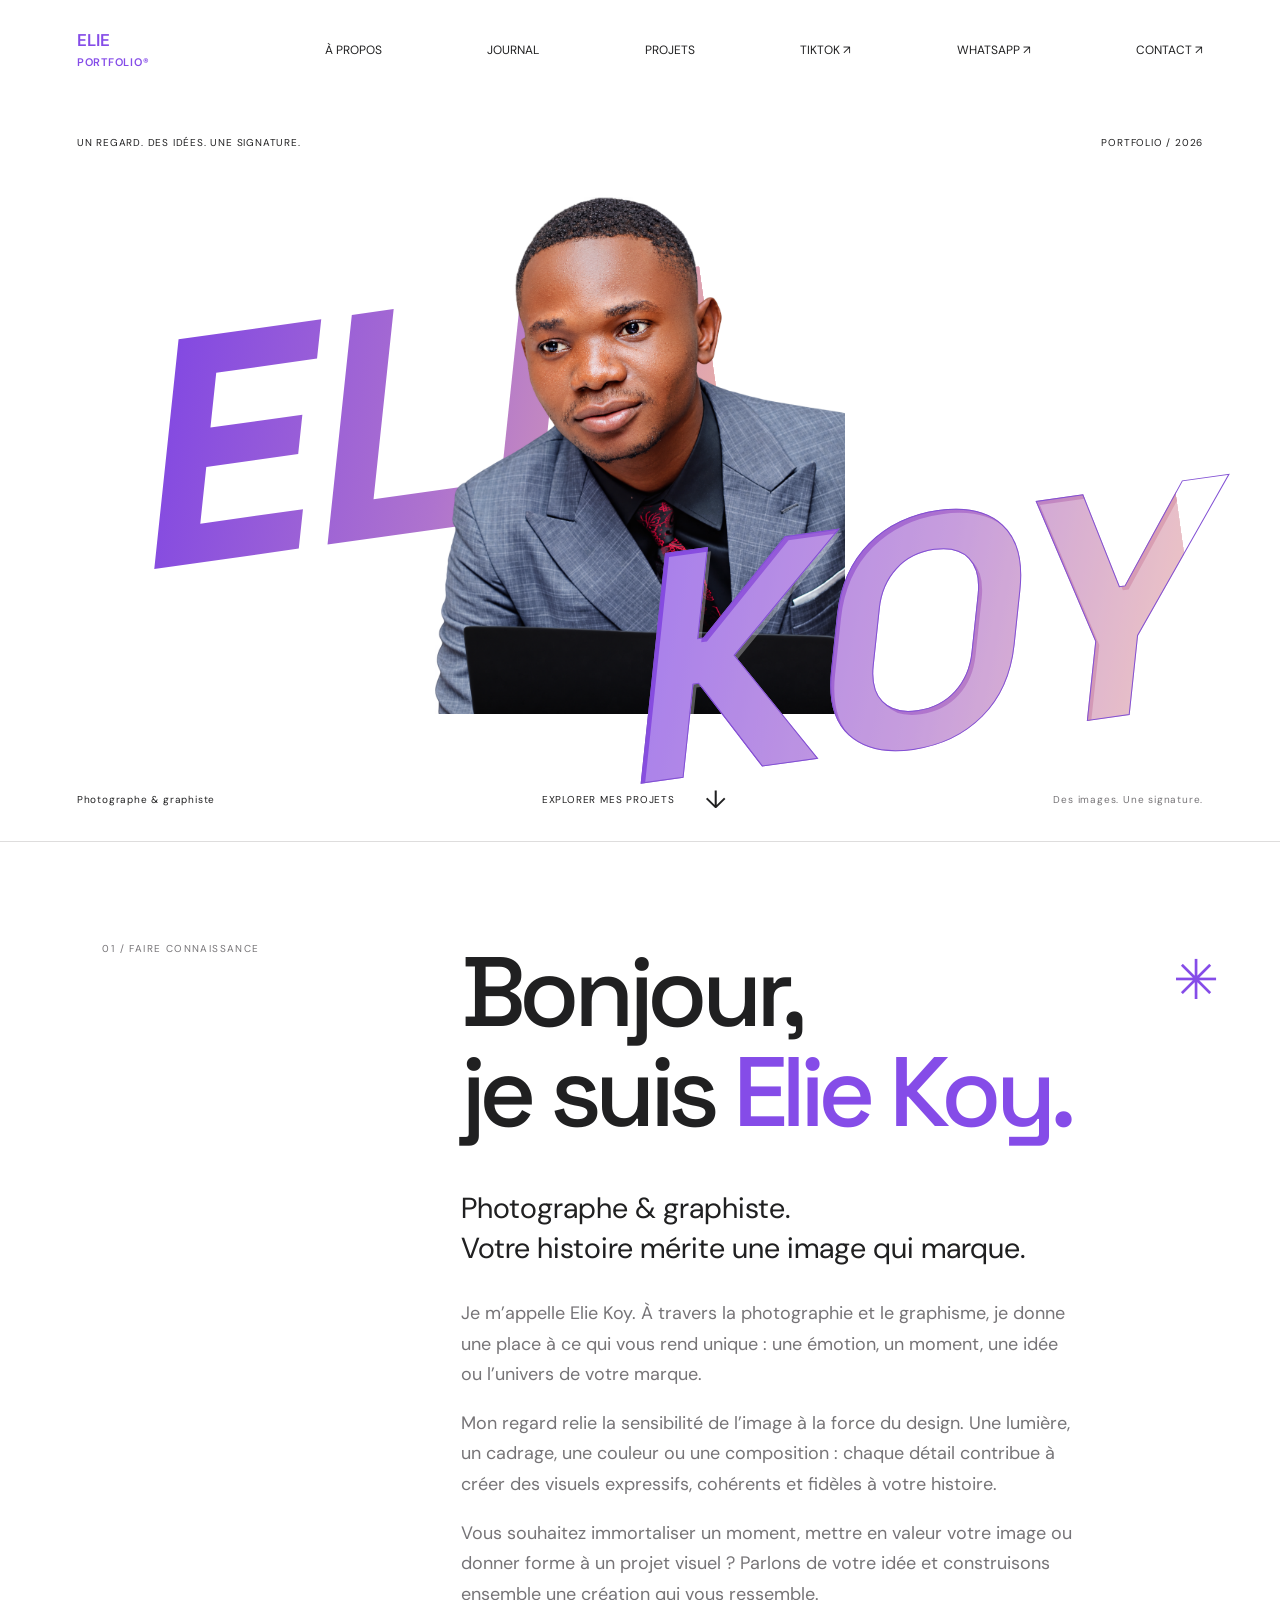
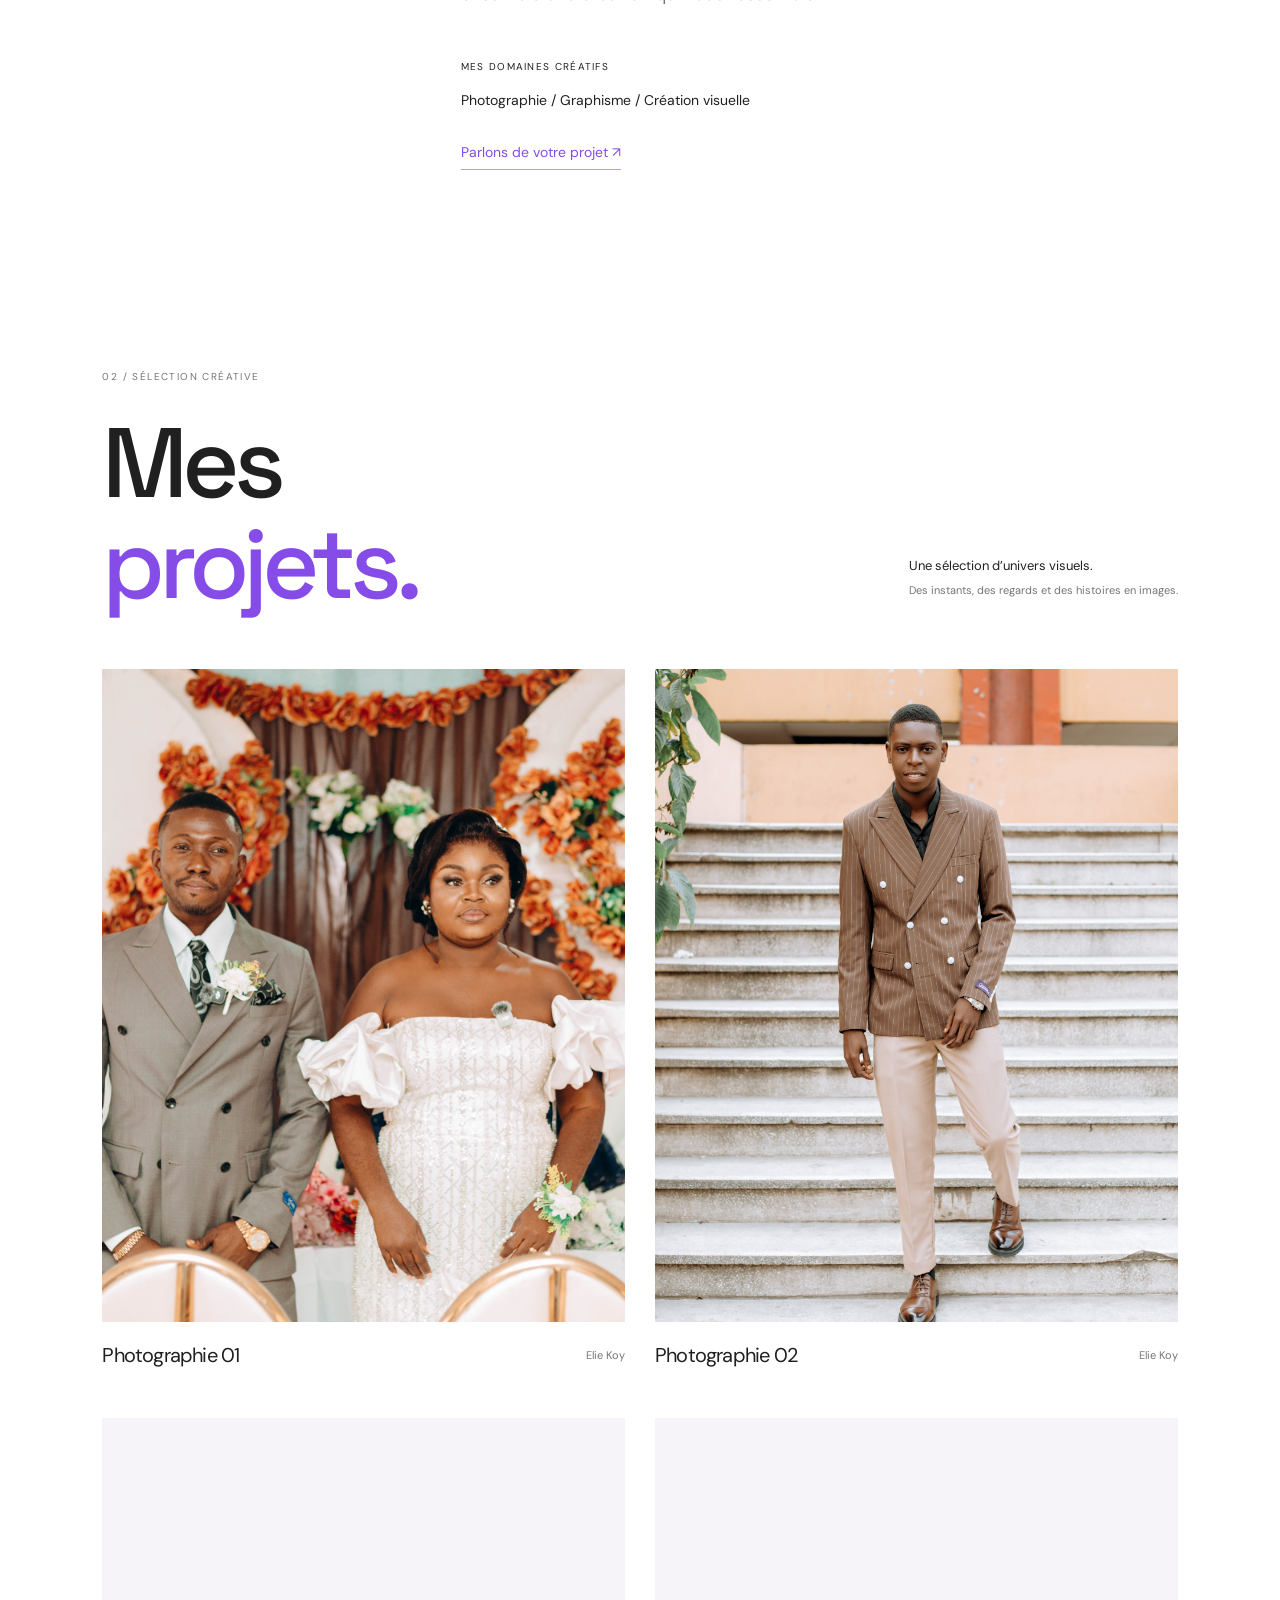
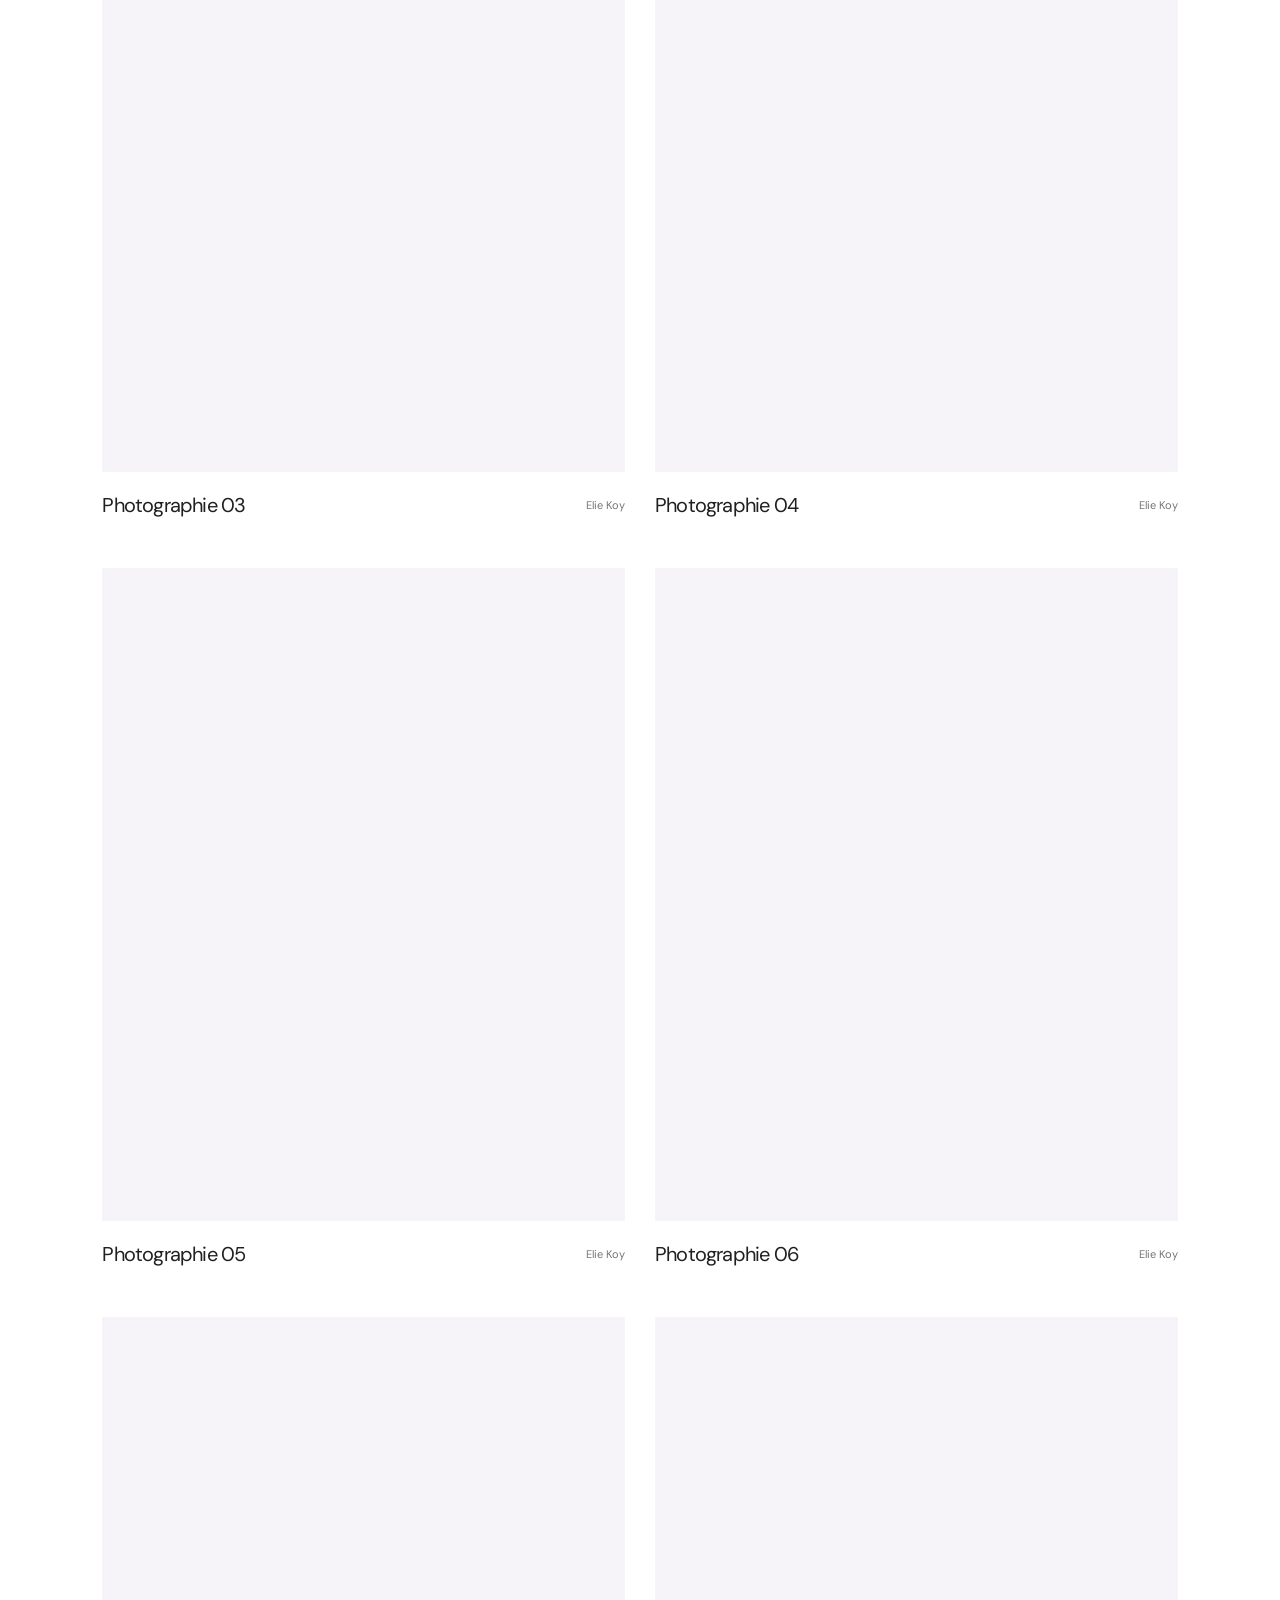
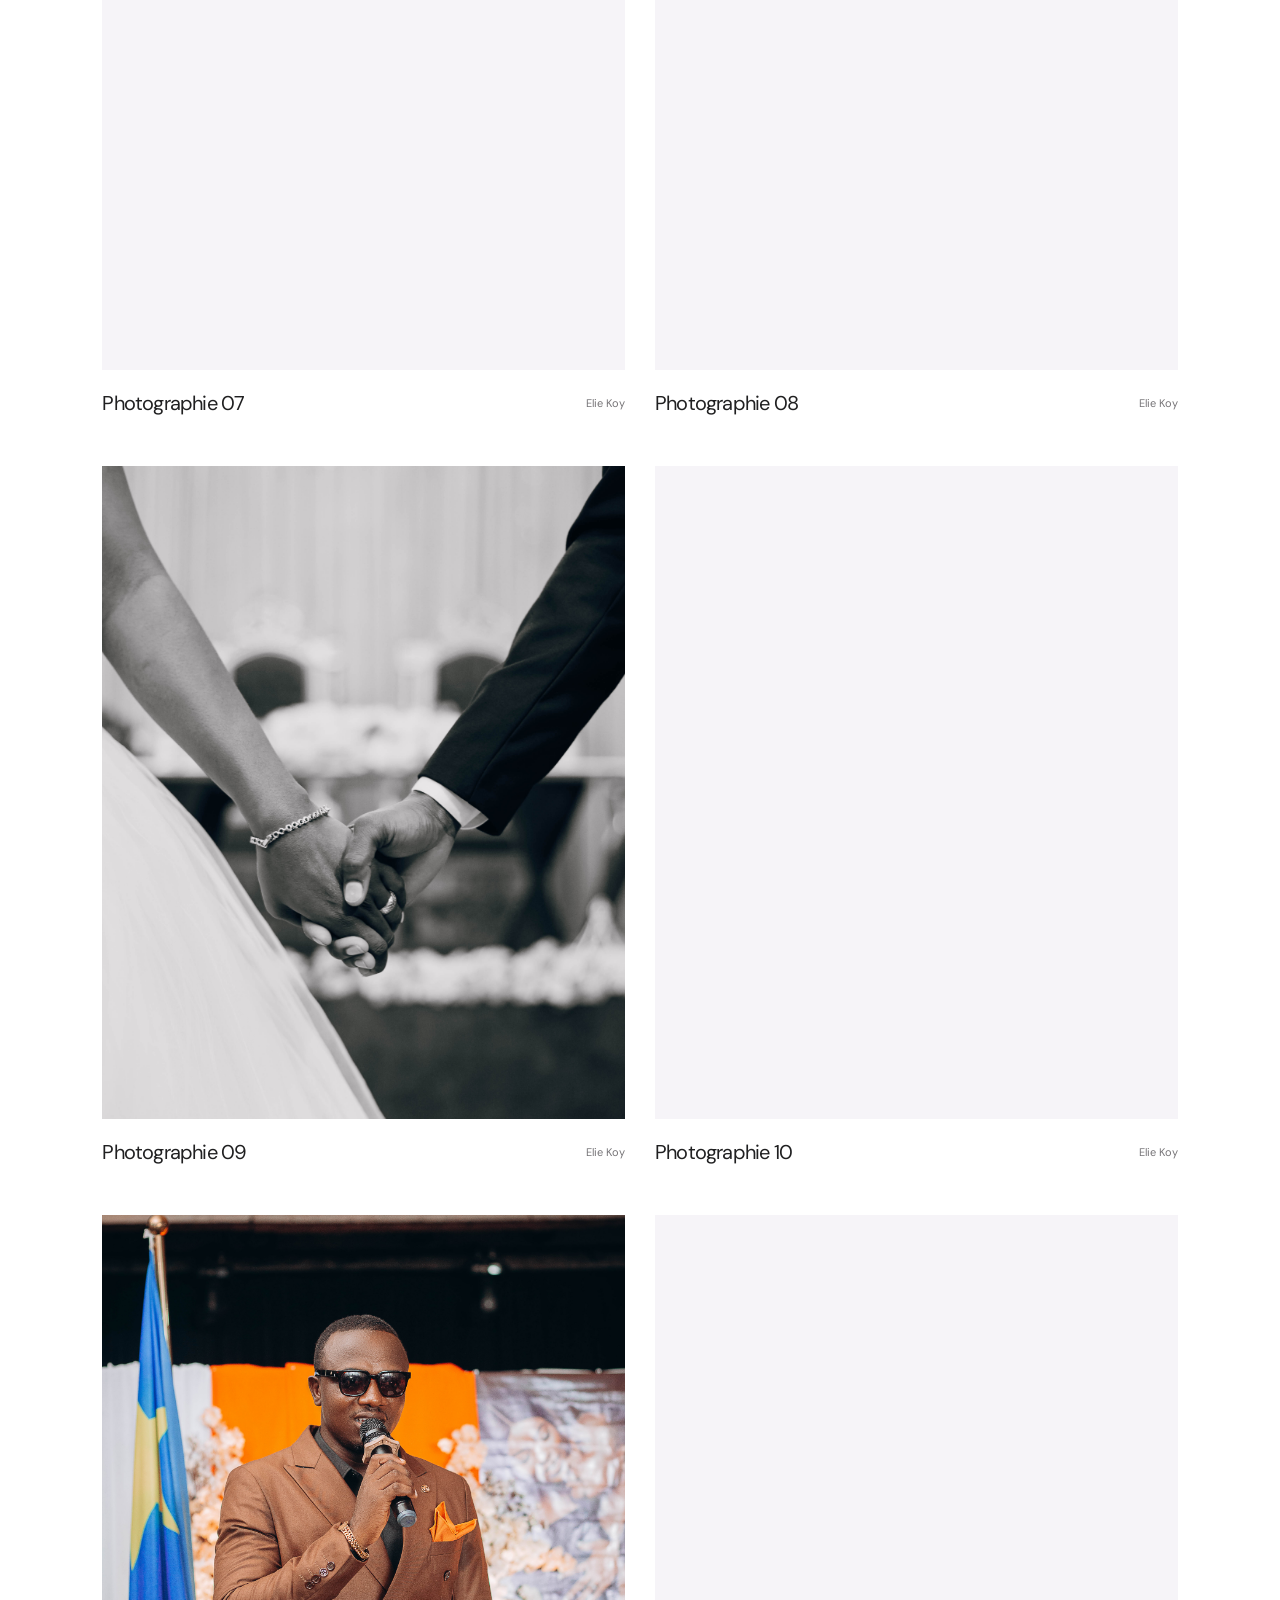
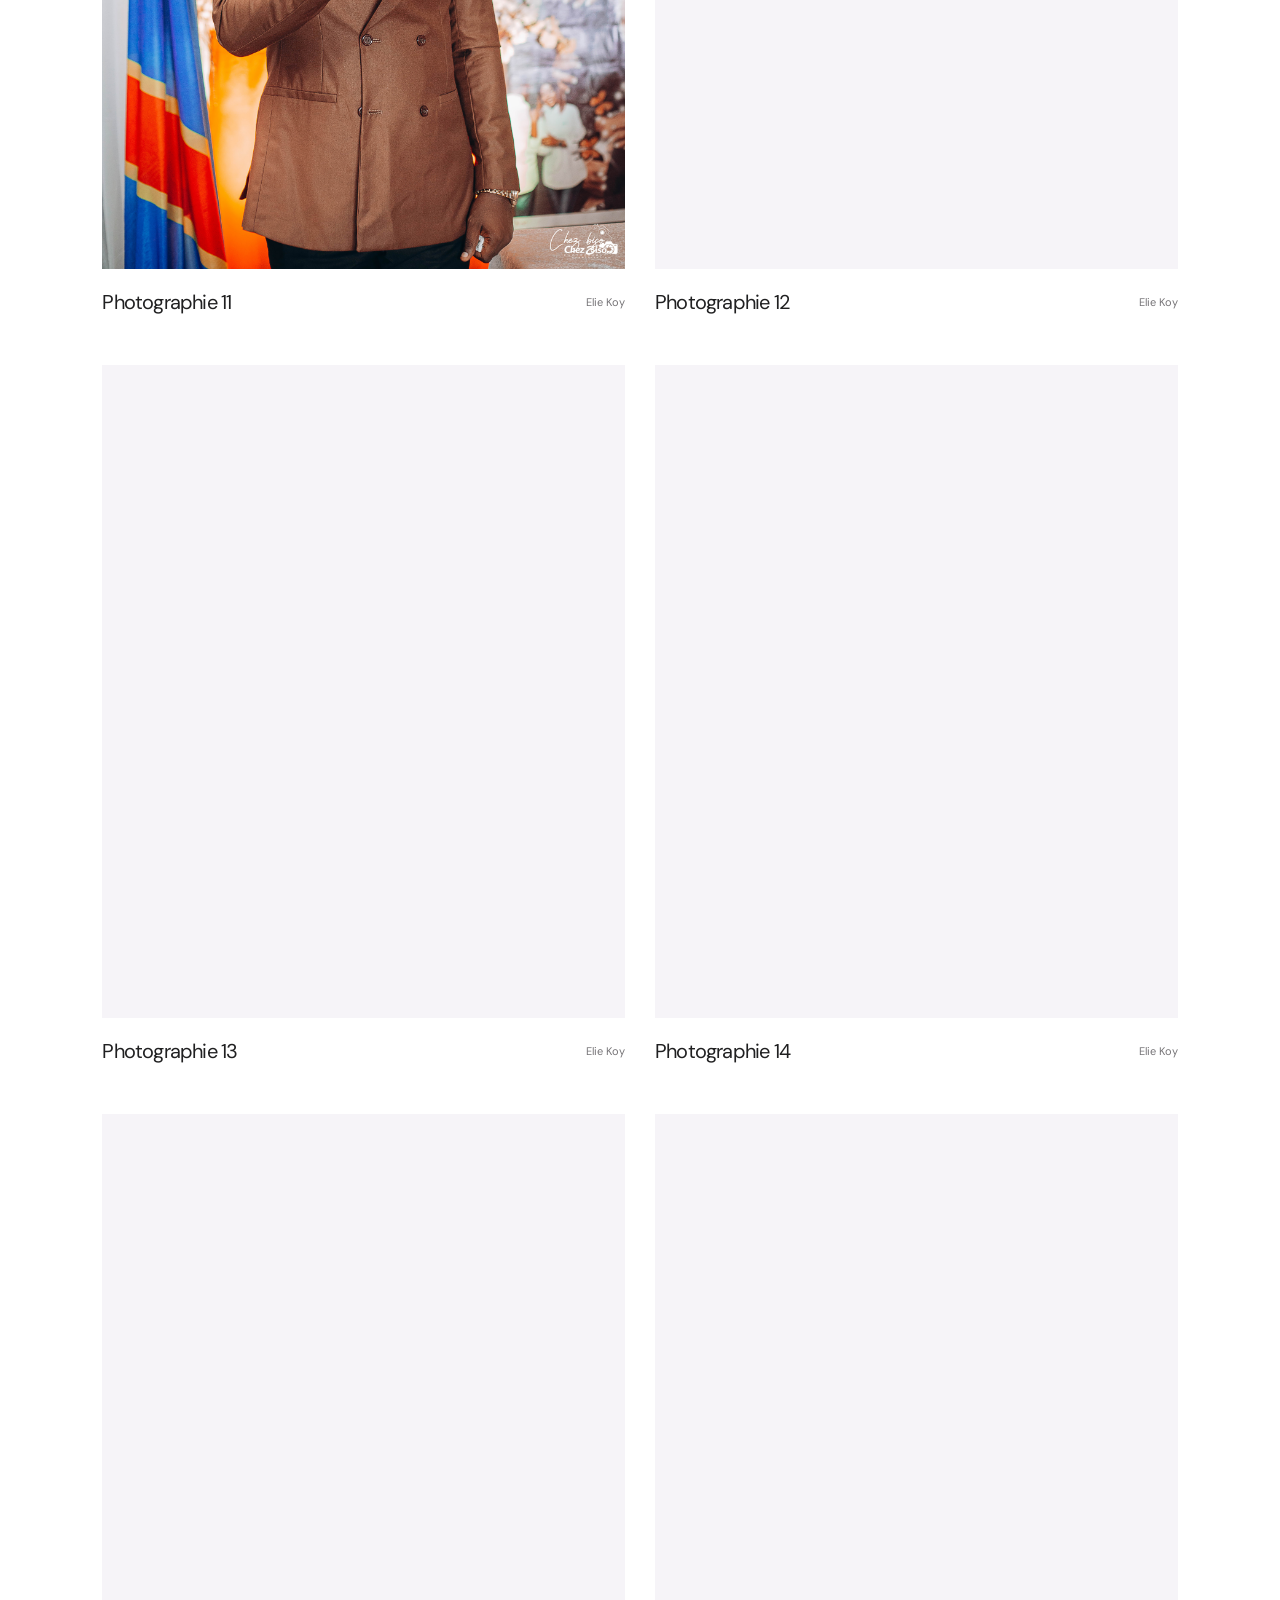
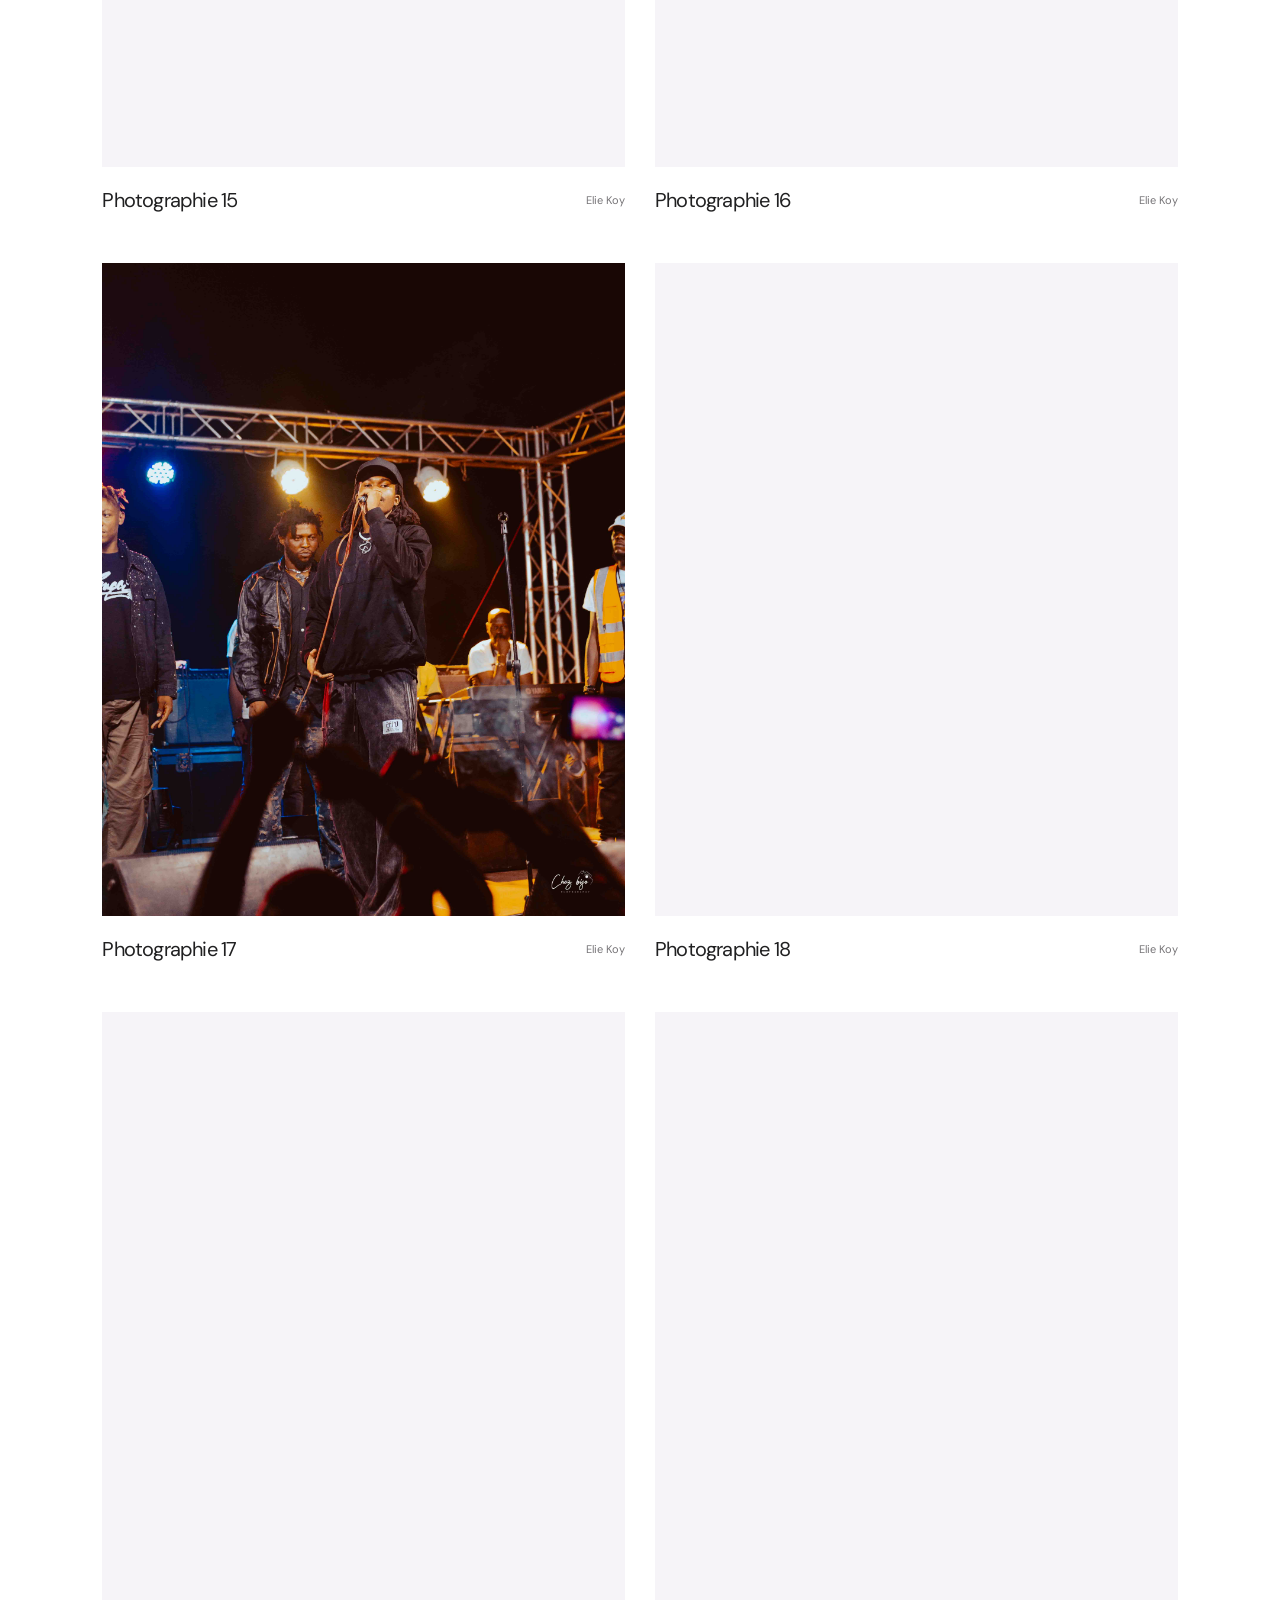
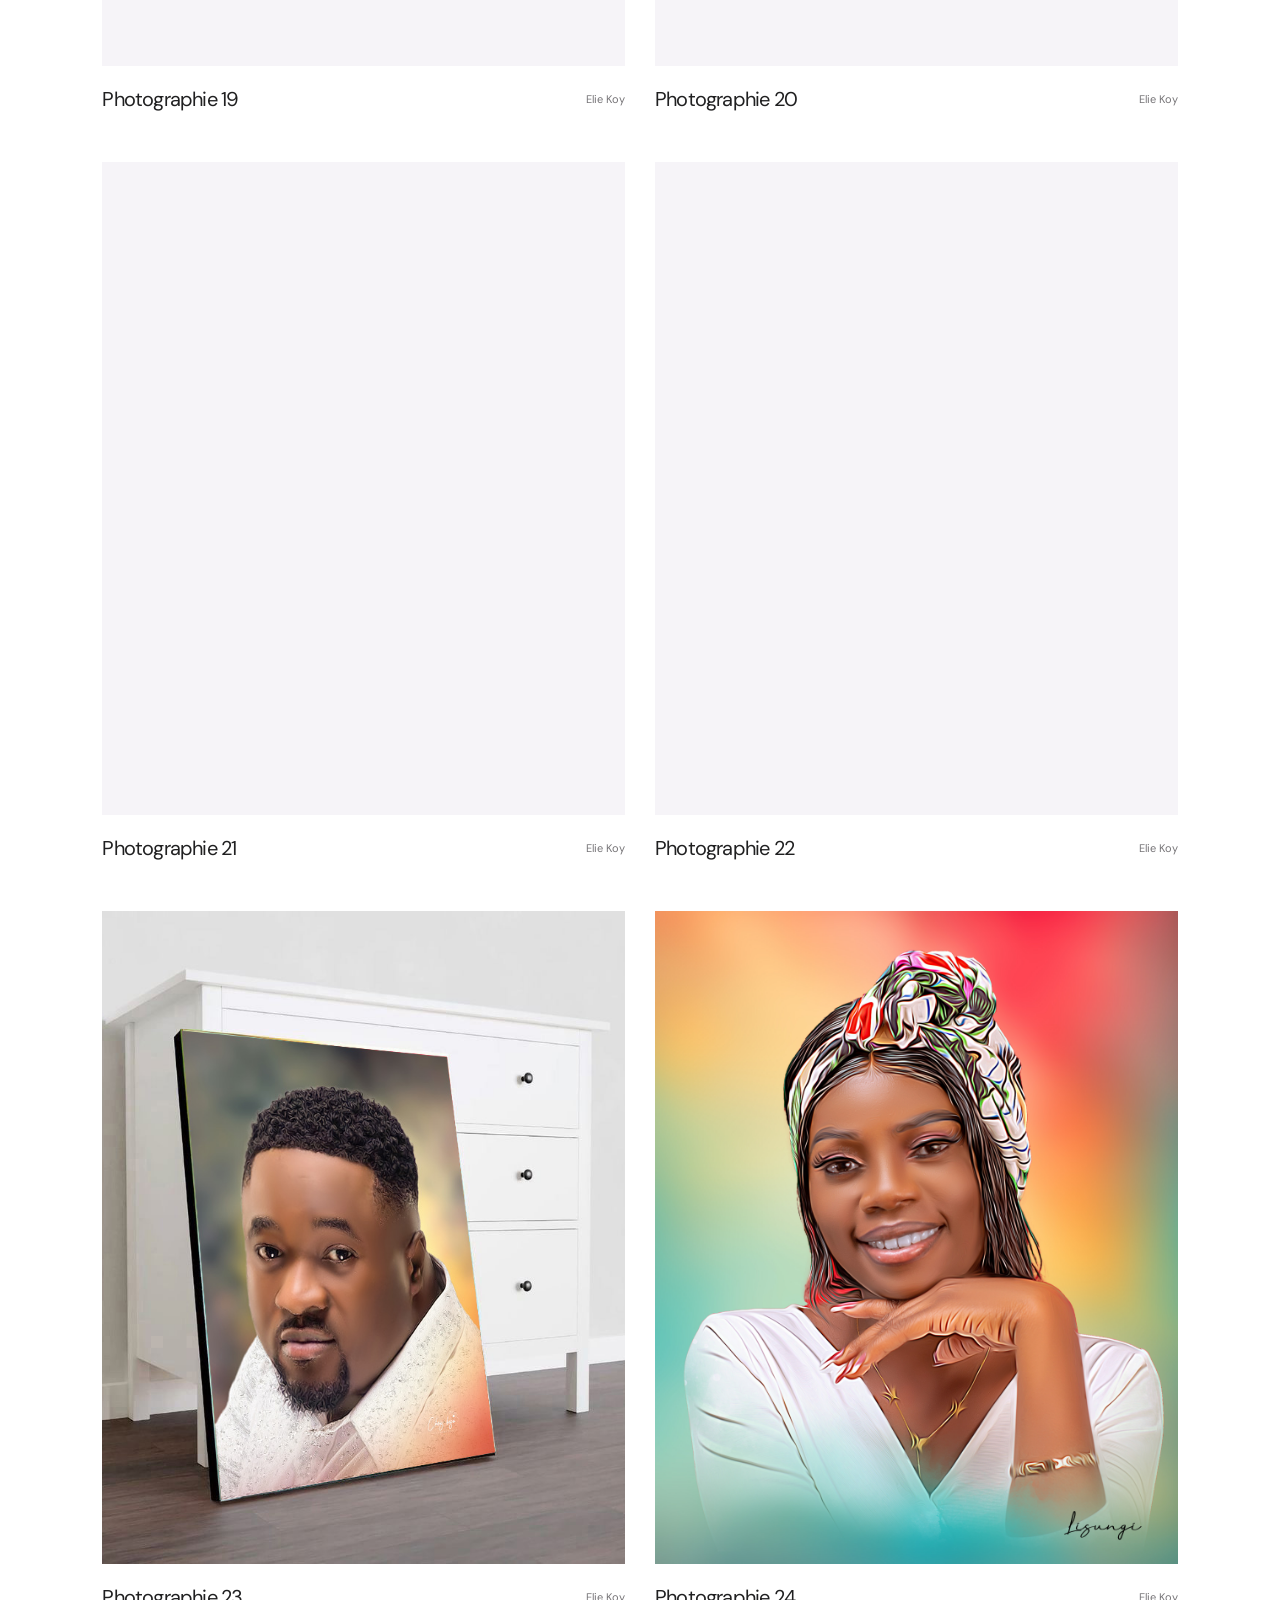
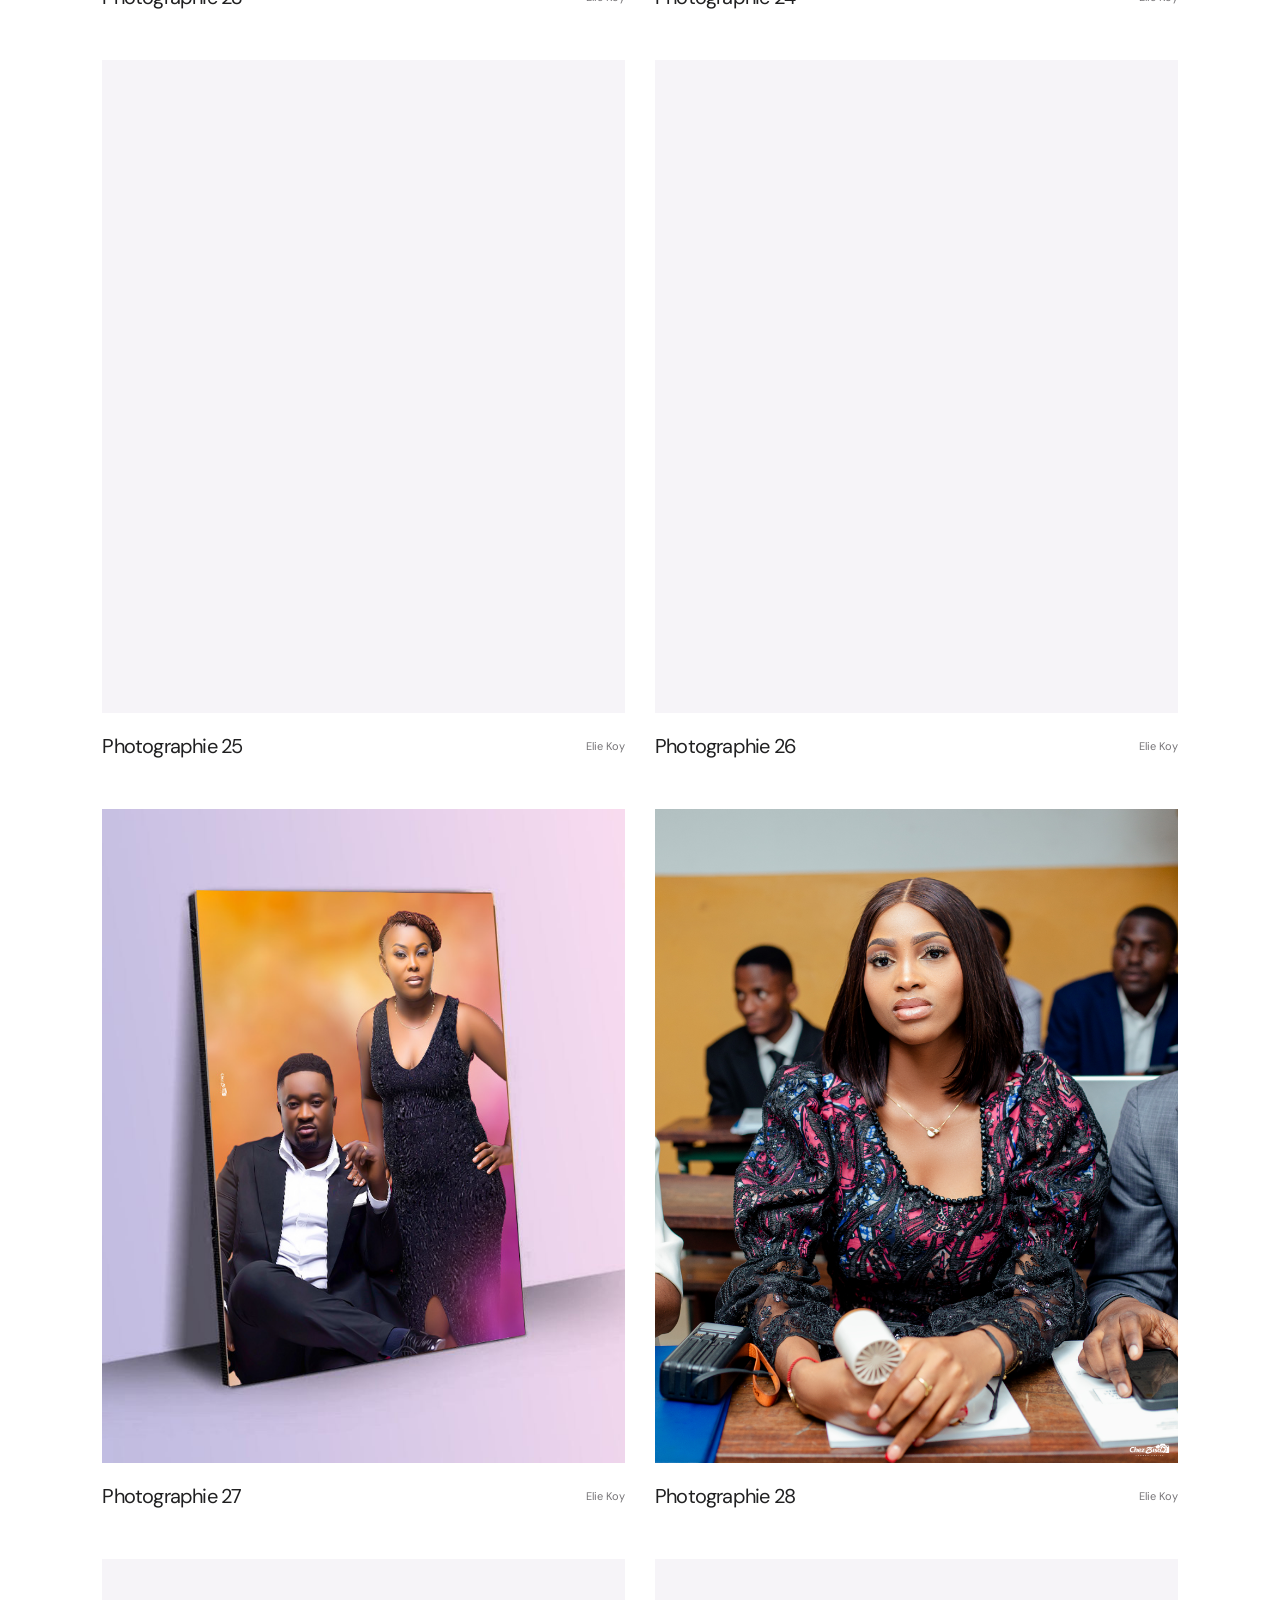
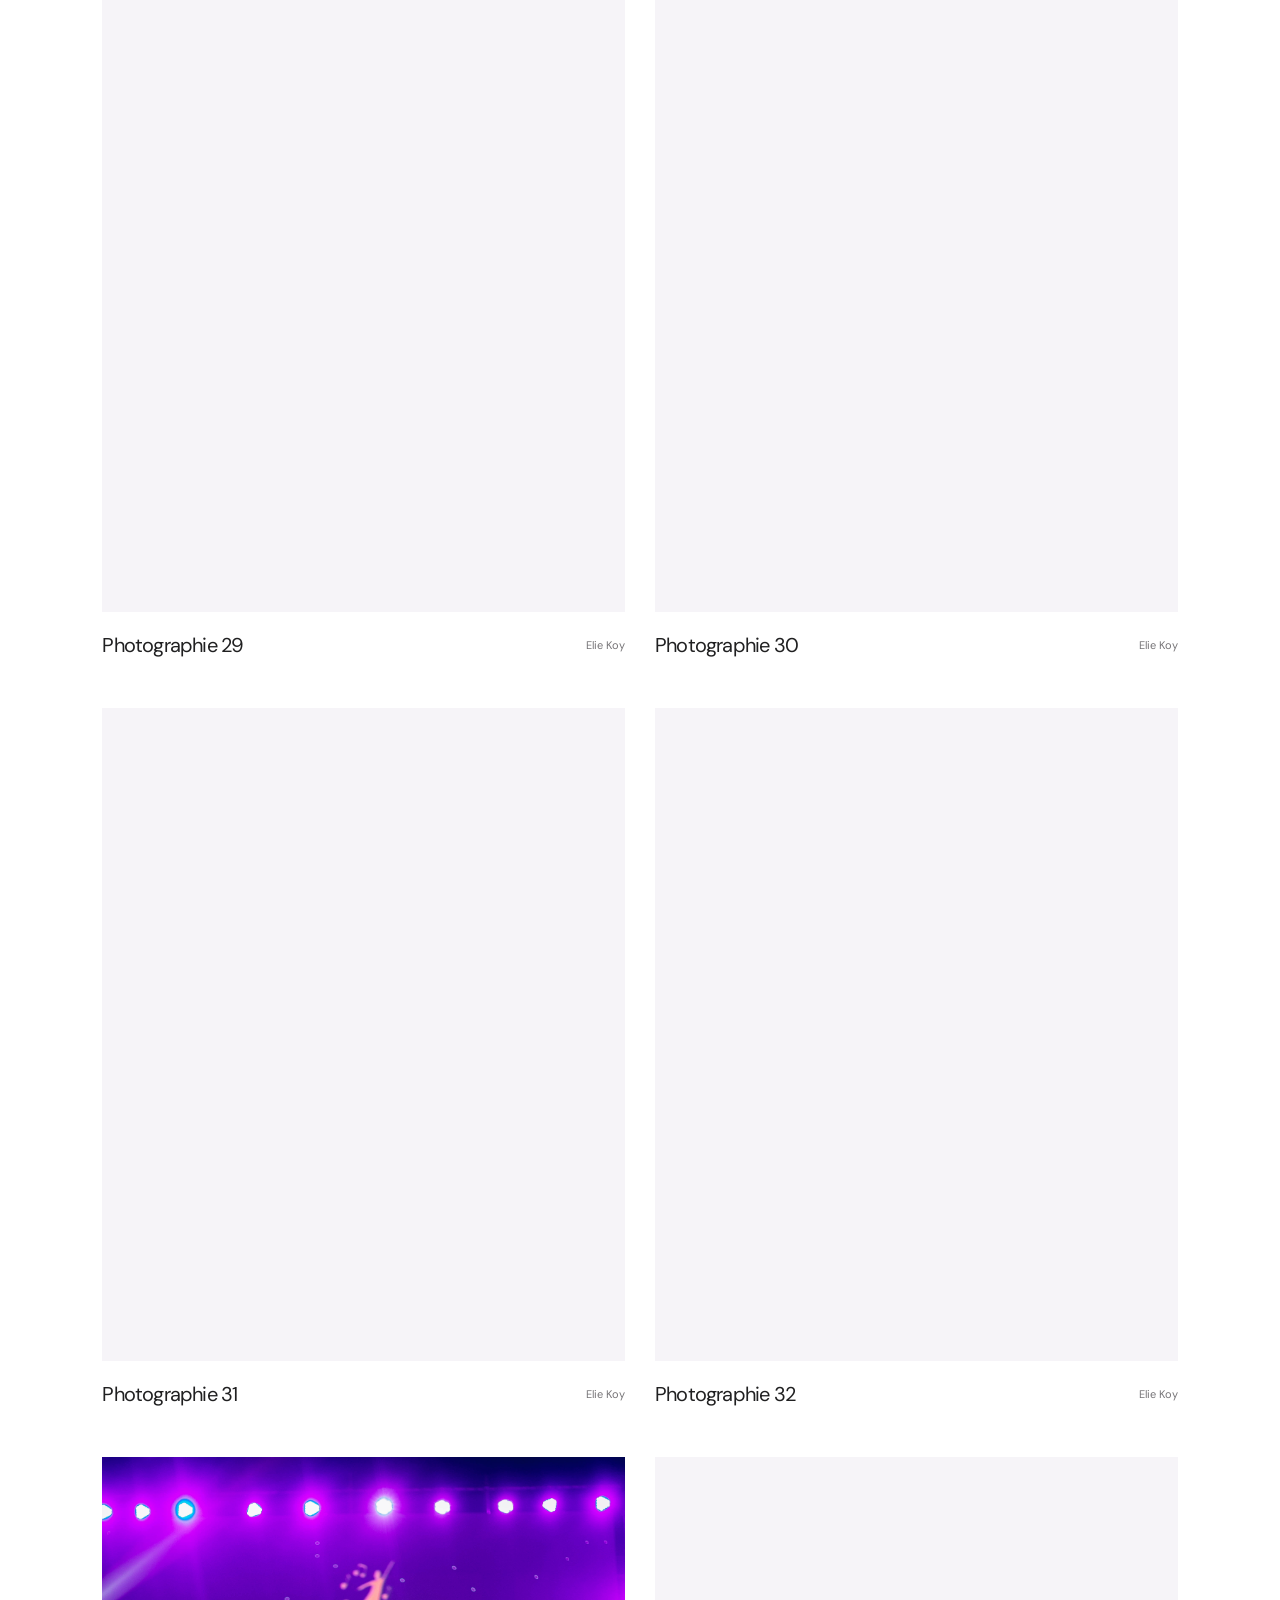
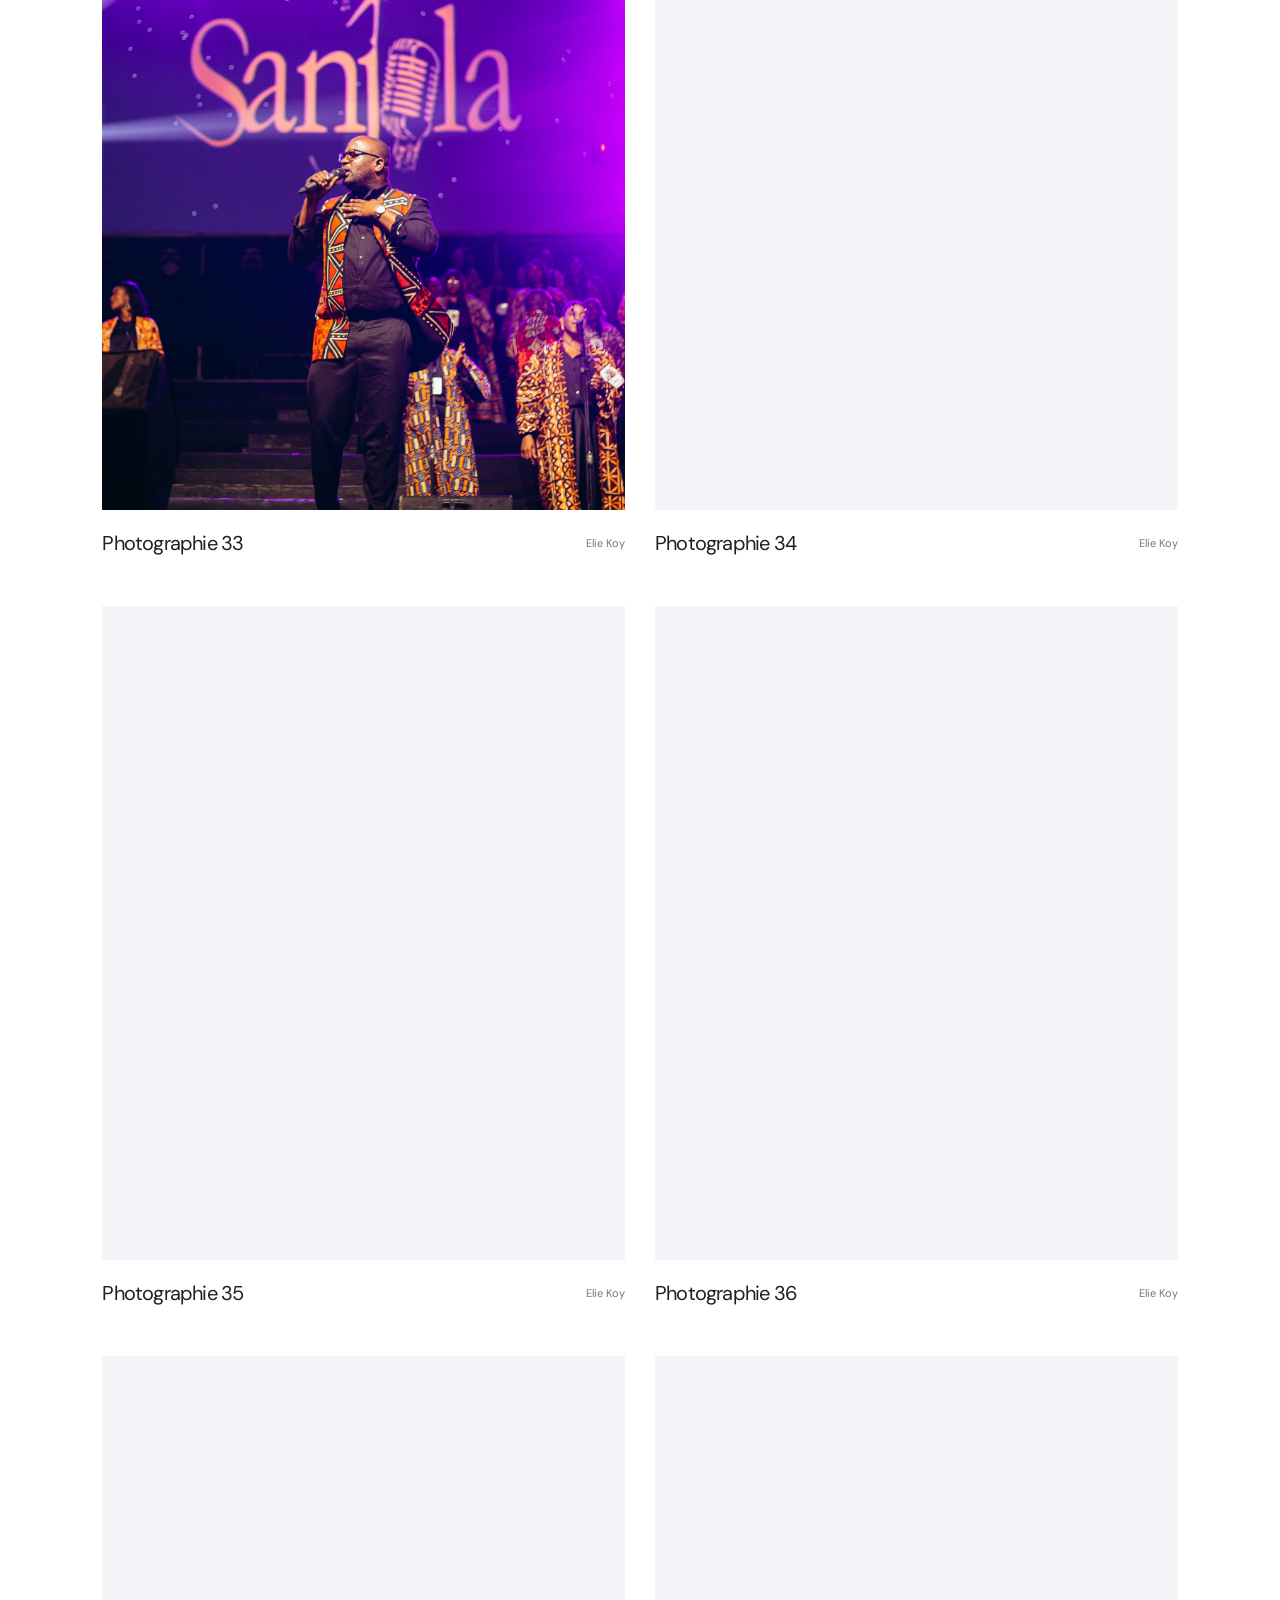
==== commit d603b487: "Ajouter la gestion des photos et coordonnées du portfolio" ====
--- a/index.html
+++ b/index.html
@@ -1,5 +1,5 @@
 <!doctype html>
-<html lang="fr"><head><meta charset="utf-8"><meta name="viewport" content="width=device-width, initial-scale=1"><meta name="description" content="Elie Koy, photographe et graphiste. Découvrez ses images et son univers créatif pour donner vie à vos projets."><title>Elie Koy — Photographe & graphiste</title><link rel="stylesheet" href="styles.css"><script src="script.js" defer></script></head>
+<html lang="fr"><head><meta charset="utf-8"><meta name="viewport" content="width=device-width, initial-scale=1"><meta name="description" content="Elie Koy, photographe et graphiste. Découvrez ses images et son univers créatif pour donner vie à vos projets."><title>Elie Koy — Photographe & graphiste</title><link rel="stylesheet" href="styles.css"><script src="script.js" defer></script><script src="portfolio-live.js" defer></script></head>
 <body><a class="skip" href="#about">Aller au contenu</a>
 <header><a class="logo" href="#home" aria-label="Elie, accueil">ELIE<br><span>PORTFOLIO®</span></a><button class="menu-toggle" aria-expanded="false" aria-controls="navigation">Menu +</button><nav id="navigation"><a href="#about">À propos</a><a href="#journal">Journal</a><a href="#work">Projets</a><a href="https://www.tiktok.com/@chez.biso.communication?_r=1&_t=ZS-9AR8jqLLovM" target="_blank" rel="noopener noreferrer">TikTok ↗</a><a href="https://whatsapp.com/channel/0029VbDmOG9Likg3AG9n1Z0F" target="_blank" rel="noopener noreferrer">WhatsApp ↗</a><a href="#contact">Contact ↗</a></nav></header>
 <main><section class="hero" id="home" aria-label="Elie Koy, photographe et graphiste"><div class="hero-top"><span>UN REGARD. DES IDÉES. UNE SIGNATURE.</span><span>PORTFOLIO / 2026</span></div><h1><span class="creative">ELIE</span><span class="designer">KOY</span></h1><div class="portrait"><img src="elie-koy-detoure.png" alt="Portrait d’Elie Koy"></div><div class="hero-bottom"><span>Photographe & graphiste</span><a href="#work">EXPLORER MES PROJETS <span>↓</span></a><span class="small-note">Des images. Une signature.</span></div></section>
